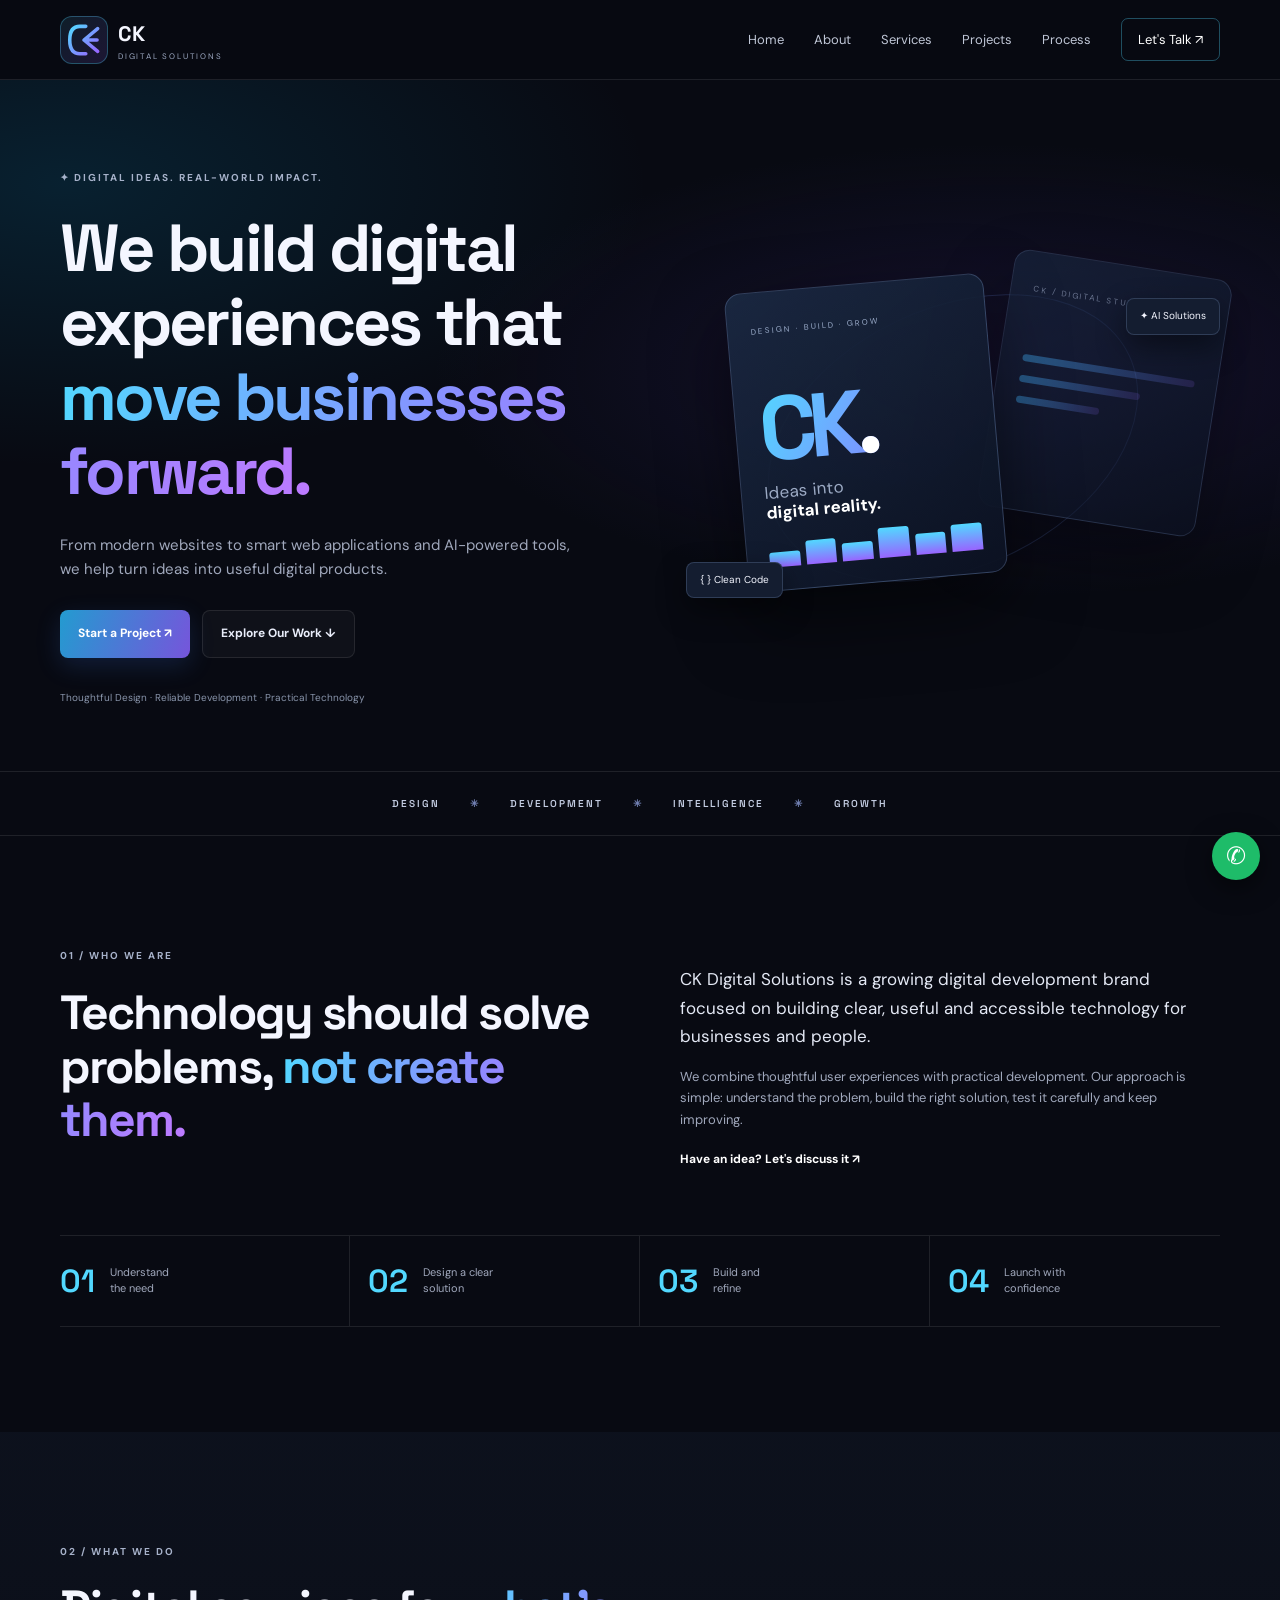
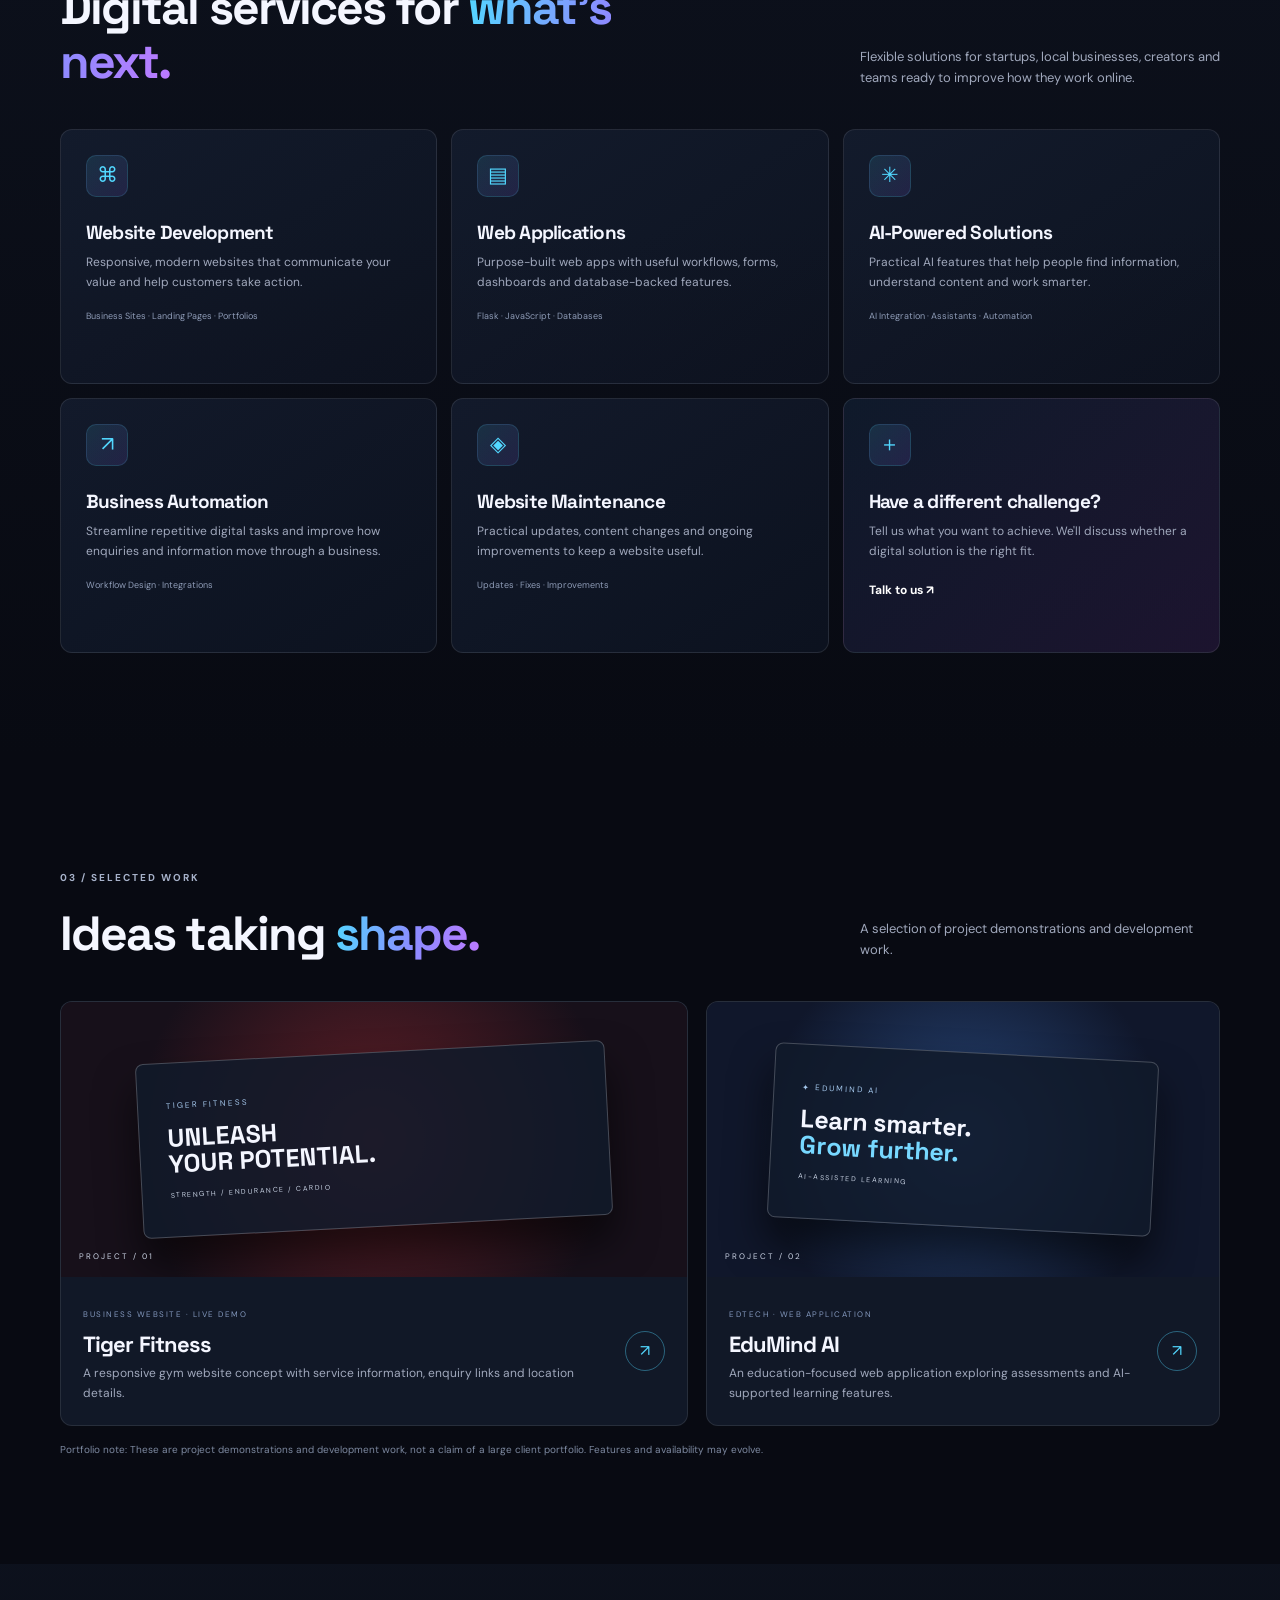
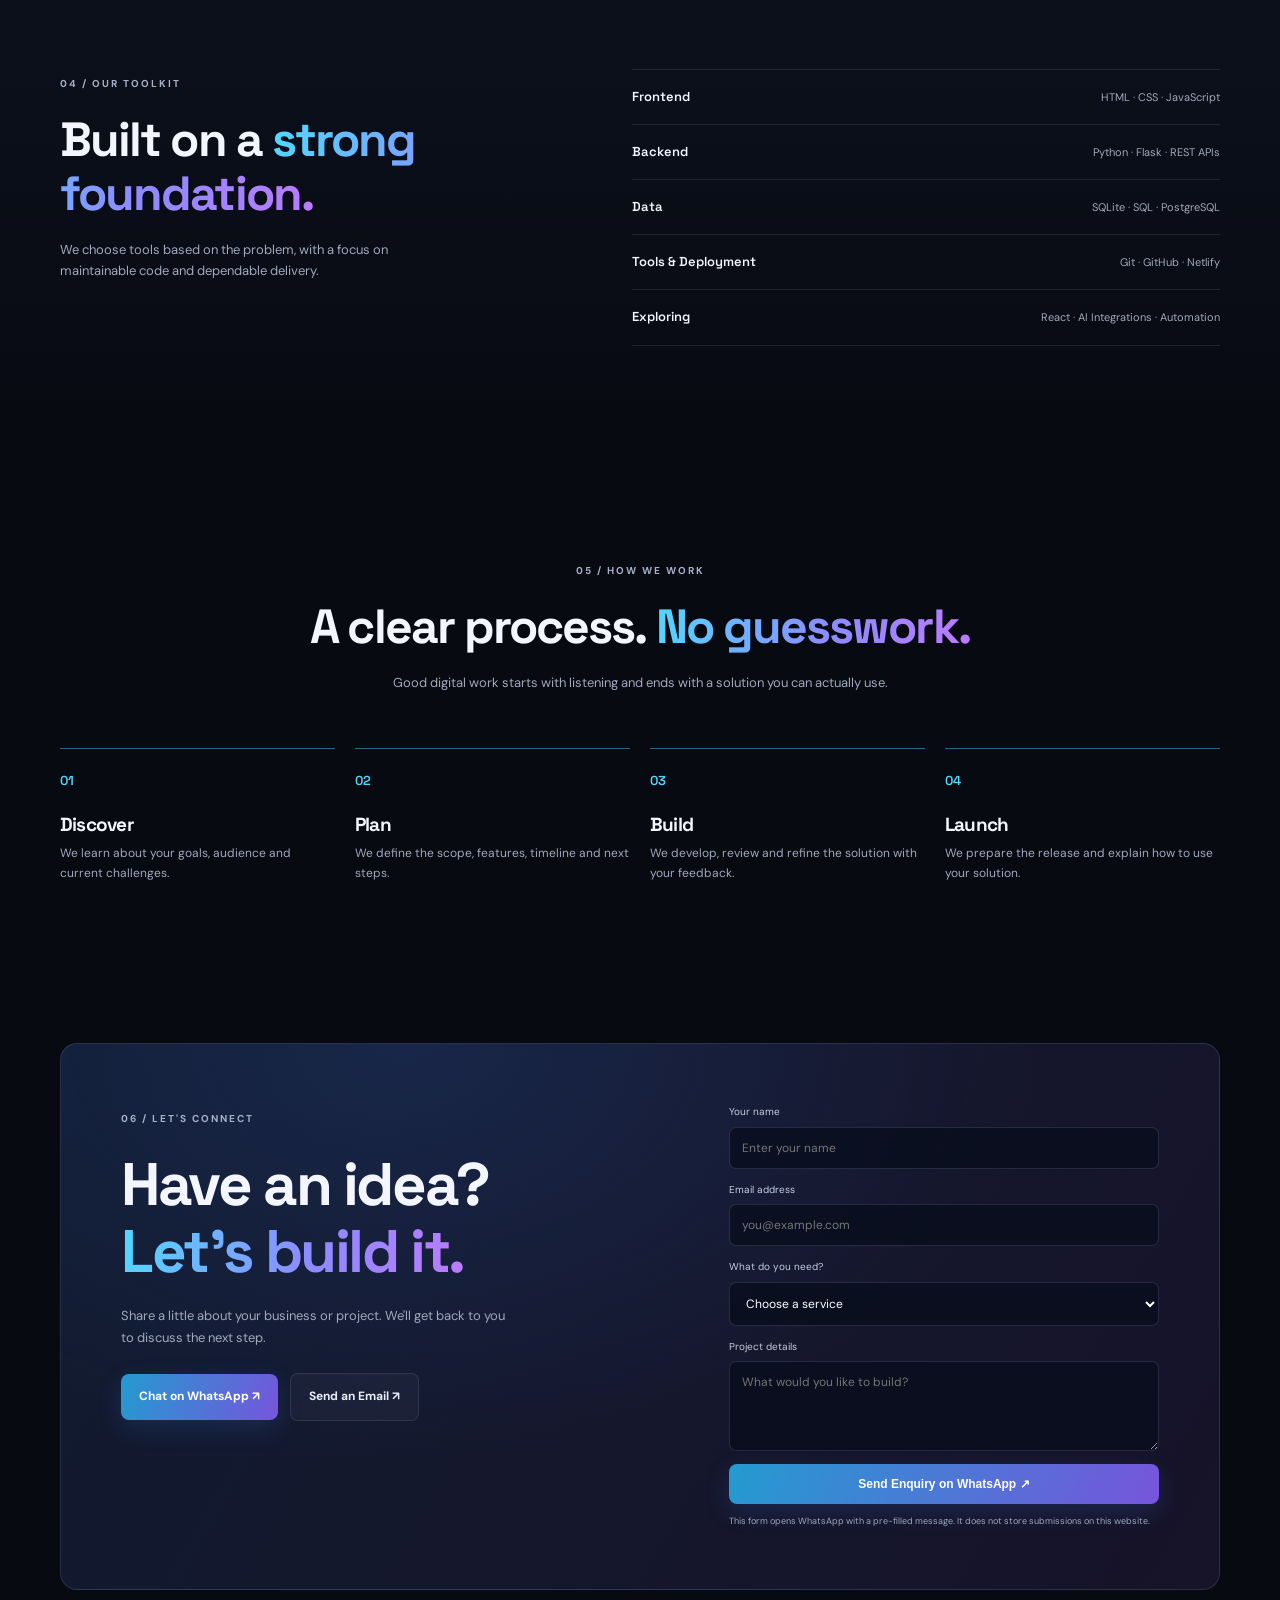
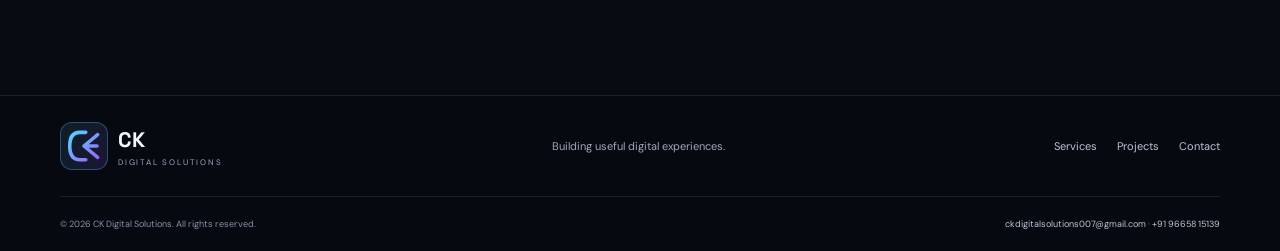
==== index.html @ cd03aa7a "Initial CK Digital Solution portfolio" ====
<!DOCTYPE html>
<html lang="en">
<head>
  <meta charset="UTF-8">
  <meta name="viewport" content="width=device-width, initial-scale=1.0">
  <meta name="theme-color" content="#080a12">

  <meta name="description" content="CK Digital Solutions builds modern websites, web applications and AI-powered digital solutions.">

  <title>CK Digital Solutions | Websites, Software & AI</title>

  <!-- Browser Tab Logo -->
  <link rel="icon" type="image" href="favicon.png">

  <!-- Google Fonts -->
  <link rel="preconnect" href="https://fonts.googleapis.com">
  <link rel="preconnect" href="https://fonts.gstatic.com" crossorigin>

  <link href="https://fonts.googleapis.com/css2?family=DM+Sans:wght@400;500;600;700&family=Space+Grotesk:wght@400;500;600;700&display=swap" rel="stylesheet">

  <!-- CSS -->
  <link rel="stylesheet" href="style.css">
</head>

<body>

<!-- ================= HEADER ================= -->

<header class="header">
  <nav class="nav container">

    <a class="brand" href="#home">

      <span class="logo">
        <svg viewBox="0 0 64 64" xmlns="http://www.w3.org/2000/svg">
          <defs>
            <linearGradient id="headerLogo" x1="0" y1="0" x2="1" y2="1">
              <stop offset="0%" stop-color="#52d8ff"/>
              <stop offset="100%" stop-color="#9864ff"/>
            </linearGradient>
          </defs>

          <path
            d="M35 9H25C14 9 8 17 8 32s6 23 17 23h10M55 13 32 32l23 19M34 32h20"
            fill="none"
            stroke="url(#headerLogo)"
            stroke-width="6"
            stroke-linecap="round"
            stroke-linejoin="round"
          />
        </svg>
      </span>

      <span class="brand-text">
        <b>CK</b>
        <small>DIGITAL SOLUTIONS</small>
      </span>

    </a>

    <button
      class="menu"
      id="menu"
      aria-label="Toggle navigation"
      aria-expanded="false"
      aria-controls="links"
      type="button"
    >
      ☰
    </button>

    <div class="links" id="links">
      <a href="#home">Home</a>
      <a href="#about">About</a>
      <a href="#services">Services</a>
      <a href="#work">Projects</a>
      <a href="#process">Process</a>
      <a class="nav-button" href="#contact">Let's Talk ↗</a>
    </div>

  </nav>
</header>


<main>

<!-- ================= HERO ================= -->

<section class="hero" id="home">

  <div class="container hero-grid">

    <div class="hero-content reveal">

      <div class="eyebrow">
        ✦ DIGITAL IDEAS. REAL-WORLD IMPACT.
      </div>

      <h1>
        We build digital experiences that
        <span>move businesses forward.</span>
      </h1>

      <p>
        From modern websites to smart web applications and
        AI-powered tools, we help turn ideas into useful
        digital products.
      </p>

      <div class="actions">

        <a href="#contact" class="btn primary">
          Start a Project ↗
        </a>

        <a href="#work" class="btn secondary">
          Explore Our Work ↓
        </a>

      </div>

      <div class="hero-note">
        Thoughtful Design · Reliable Development · Practical Technology
      </div>

    </div>


    <div class="hero-visual reveal">

      <div class="orbit"></div>

      <div class="visual-card back-card">
        <small>CK / DIGITAL STUDIO</small>

        <div class="lines">
          <i></i>
          <i></i>
          <i></i>
        </div>
      </div>

      <div class="visual-card main-card">

        <small>DESIGN · BUILD · GROW</small>

        <strong>CK<span>.</span></strong>

        <p>
          Ideas into
          <br>
          <b>digital reality.</b>
        </p>

        <div class="bars">
          <i></i>
          <i></i>
          <i></i>
          <i></i>
          <i></i>
          <i></i>
        </div>

      </div>

      <div class="chip chip-one">
        ✦ AI Solutions
      </div>

      <div class="chip chip-two">
        { } Clean Code
      </div>

    </div>

  </div>

</section>


<!-- ================= STRIP ================= -->

<div class="strip">
  <div class="container">
    DESIGN <i>✳</i>
    DEVELOPMENT <i>✳</i>
    INTELLIGENCE <i>✳</i>
    GROWTH
  </div>
</div>


<!-- ================= ABOUT ================= -->

<section class="section" id="about">

  <div class="container split">

    <div class="reveal">

      <small class="kicker">
        01 / WHO WE ARE
      </small>

      <h2>
        Technology should solve problems,
        <span>not create them.</span>
      </h2>

    </div>


    <div class="copy reveal">

      <p class="lead">
        CK Digital Solutions is a growing digital development
        brand focused on building clear, useful and accessible
        technology for businesses and people.
      </p>

      <p>
        We combine thoughtful user experiences with practical
        development. Our approach is simple: understand the
        problem, build the right solution, test it carefully
        and keep improving.
      </p>

      <a href="#contact" class="text-link">
        Have an idea? Let's discuss it ↗
      </a>

    </div>

  </div>


  <div class="container stats reveal">

    <div>
      <b>01</b>
      <span>Understand<br>the need</span>
    </div>

    <div>
      <b>02</b>
      <span>Design a clear<br>solution</span>
    </div>

    <div>
      <b>03</b>
      <span>Build and<br>refine</span>
    </div>

    <div>
      <b>04</b>
      <span>Launch with<br>confidence</span>
    </div>

  </div>

</section>


<!-- ================= SERVICES ================= -->

<section class="section services" id="services">

  <div class="container">

    <div class="heading reveal">

      <div>
        <small class="kicker">
          02 / WHAT WE DO
        </small>

        <h2>
          Digital services for
          <span>what's next.</span>
        </h2>
      </div>

      <p>
        Flexible solutions for startups, local businesses,
        creators and teams ready to improve how they work online.
      </p>

    </div>


    <div class="service-grid">

      <article class="service reveal">

        <div class="service-icon">⌘</div>

        <h3>Website Development</h3>

        <p>
          Responsive, modern websites that communicate your
          value and help customers take action.
        </p>

        <small>
          Business Sites · Landing Pages · Portfolios
        </small>

      </article>


      <article class="service reveal">

        <div class="service-icon">▤</div>

        <h3>Web Applications</h3>

        <p>
          Purpose-built web apps with useful workflows,
          forms, dashboards and database-backed features.
        </p>

        <small>
          Flask · JavaScript · Databases
        </small>

      </article>


      <article class="service reveal">

        <div class="service-icon">✳</div>

        <h3>AI-Powered Solutions</h3>

        <p>
          Practical AI features that help people find
          information, understand content and work smarter.
        </p>

        <small>
          AI Integration · Assistants · Automation
        </small>

      </article>


      <article class="service reveal">

        <div class="service-icon">↗</div>

        <h3>Business Automation</h3>

        <p>
          Streamline repetitive digital tasks and improve
          how enquiries and information move through a business.
        </p>

        <small>
          Workflow Design · Integrations
        </small>

      </article>


      <article class="service reveal">

        <div class="service-icon">◈</div>

        <h3>Website Maintenance</h3>

        <p>
          Practical updates, content changes and ongoing
          improvements to keep a website useful.
        </p>

        <small>
          Updates · Fixes · Improvements
        </small>

      </article>


      <article class="service special reveal">

        <div class="service-icon">＋</div>

        <h3>Have a different challenge?</h3>

        <p>
          Tell us what you want to achieve. We'll discuss
          whether a digital solution is the right fit.
        </p>

        <a href="#contact" class="text-link">
          Talk to us ↗
        </a>

      </article>

    </div>

  </div>

</section>


<!-- ================= PROJECTS ================= -->

<section class="section" id="work">

  <div class="container">

    <div class="heading reveal">

      <div>
        <small class="kicker">
          03 / SELECTED WORK
        </small>

        <h2>
          Ideas taking
          <span>shape.</span>
        </h2>
      </div>

      <p>
        A selection of project demonstrations and development work.
      </p>

    </div>


    <div class="projects">


      <!-- TIGER FITNESS -->

      <article class="project reveal">

        <a
          class="project-art tiger"
          href="https://tigerfitness-solapur.netlify.app/"
          target="_blank"
          rel="noopener noreferrer"
        >

          <div class="mock">

            <small>TIGER FITNESS</small>

            <b>
              UNLEASH
              <br>
              YOUR POTENTIAL.
            </b>

            <span>
              STRENGTH / ENDURANCE / CARDIO
            </span>

          </div>

          <label>PROJECT / 01</label>

        </a>


        <div class="project-info">

          <div>

            <small>
              BUSINESS WEBSITE · LIVE DEMO
            </small>

            <h3>Tiger Fitness</h3>

            <p>
              A responsive gym website concept with service
              information, enquiry links and location details.
            </p>

          </div>

          <a
            class="round"
            href="https://tigerfitness-solapur.netlify.app/"
            target="_blank"
            rel="noopener noreferrer"
            aria-label="View Tiger Fitness project"
          >
            ↗
          </a>

        </div>

      </article>


      <!-- EDUMIND AI -->

      <article class="project reveal">

        <a
          class="project-art edu"
          href="https://edumind-ai-9832.onrender.com/"
          target="_blank"
          rel="noopener noreferrer"
        >

          <div class="mock">

            <small>✦ EDUMIND AI</small>

            <b>
              Learn smarter.
              <br>
              <em>Grow further.</em>
            </b>

            <span>
              AI-ASSISTED LEARNING
            </span>

          </div>

          <label>PROJECT / 02</label>

        </a>


        <div class="project-info">

          <div>

            <small>
              EDTECH · WEB APPLICATION
            </small>

            <h3>EduMind AI</h3>

            <p>
              An education-focused web application exploring
              assessments and AI-supported learning features.
            </p>

          </div>

          <a
            class="round"
            href="https://edumind-ai-9832.onrender.com/"
            target="_blank"
            rel="noopener noreferrer"
            aria-label="View EduMind AI project"
          >
            ↗
          </a>

        </div>

      </article>

    </div>


    <p class="disclaimer">
      Portfolio note: These are project demonstrations and
      development work, not a claim of a large client portfolio.
      Features and availability may evolve.
    </p>

  </div>

</section>


<!-- ================= TECHNOLOGIES ================= -->

<section class="section tools">

  <div class="container tech">

    <div class="reveal">

      <small class="kicker">
        04 / OUR TOOLKIT
      </small>

      <h2>
        Built on a
        <span>strong foundation.</span>
      </h2>

      <p>
        We choose tools based on the problem, with a focus on
        maintainable code and dependable delivery.
      </p>

    </div>


    <div class="tech-list reveal">

      <div>
        <b>Frontend</b>
        <span>HTML · CSS · JavaScript</span>
      </div>

      <div>
        <b>Backend</b>
        <span>Python · Flask · REST APIs</span>
      </div>

      <div>
        <b>Data</b>
        <span>SQLite · SQL · PostgreSQL</span>
      </div>

      <div>
        <b>Tools & Deployment</b>
        <span>Git · GitHub · Netlify</span>
      </div>

      <div>
        <b>Exploring</b>
        <span>React · AI Integrations · Automation</span>
      </div>

    </div>

  </div>

</section>


<!-- ================= PROCESS ================= -->

<section class="section" id="process">

  <div class="container">

    <div class="center reveal">

      <small class="kicker">
        05 / HOW WE WORK
      </small>

      <h2>
        A clear process.
        <span>No guesswork.</span>
      </h2>

      <p>
        Good digital work starts with listening and ends
        with a solution you can actually use.
      </p>

    </div>


    <div class="steps">

      <article class="reveal">
        <b>01</b>
        <h3>Discover</h3>
        <p>
          We learn about your goals, audience and current challenges.
        </p>
      </article>

      <article class="reveal">
        <b>02</b>
        <h3>Plan</h3>
        <p>
          We define the scope, features, timeline and next steps.
        </p>
      </article>

      <article class="reveal">
        <b>03</b>
        <h3>Build</h3>
        <p>
          We develop, review and refine the solution with your feedback.
        </p>
      </article>

      <article class="reveal">
        <b>04</b>
        <h3>Launch</h3>
        <p>
          We prepare the release and explain how to use your solution.
        </p>
      </article>

    </div>

  </div>

</section>


<!-- ================= CONTACT ================= -->

<section class="section contact" id="contact">

  <div class="container contact-box">

    <div class="contact-copy reveal">

      <small class="kicker">
        06 / LET'S CONNECT
      </small>

      <h2>
        Have an idea?
        <br>
        <span>Let's build it.</span>
      </h2>

      <p>
        Share a little about your business or project.
        We'll get back to you to discuss the next step.
      </p>

      <a
        class="btn primary"
        href="https://wa.me/919665815139"
        target="_blank"
        rel="noopener noreferrer"
      >
        Chat on WhatsApp ↗
      </a>

      <a
        class="btn secondary"
        href="mailto:ckdigitalsolutions007@gmail.com"
      >
        Send an Email ↗
      </a>

    </div>


    <!-- CONTACT FORM -->

    <form id="contactForm">

      <label for="name">Your name</label>

      <input
        id="name"
        name="name"
        type="text"
        required
        placeholder="Enter your name"
      >


      <label for="email">Email address</label>

      <input
        id="email"
        name="email"
        type="email"
        required
        placeholder="you@example.com"
      >


      <label for="service">What do you need?</label>

      <select id="service" name="service" required>

        <option value="">Choose a service</option>

        <option>Website Development</option>
        <option>Web Application</option>
        <option>AI-Powered Solution</option>
        <option>Business Automation</option>
        <option>Website Maintenance</option>
        <option>Something else</option>

      </select>


      <label for="message">Project details</label>

      <textarea
        id="message"
        name="message"
        rows="4"
        required
        placeholder="What would you like to build?"
      ></textarea>


      <button class="btn primary" type="submit">
        Send Enquiry on WhatsApp ↗
      </button>

      <small>
        This form opens WhatsApp with a pre-filled message.
        It does not store submissions on this website.
      </small>

    </form>

  </div>

</section>

</main>


<!-- ================= FOOTER ================= -->

<footer>

  <div class="container footer-top">

    <a class="brand" href="#home">

      <span class="logo">
        <svg viewBox="0 0 64 64" xmlns="http://www.w3.org/2000/svg">

          <defs>
            <linearGradient id="footerLogo" x1="0" y1="0" x2="1" y2="1">
              <stop offset="0%" stop-color="#52d8ff"/>
              <stop offset="100%" stop-color="#9864ff"/>
            </linearGradient>
          </defs>

          <path
            d="M35 9H25C14 9 8 17 8 32s6 23 17 23h10M55 13 32 32l23 19M34 32h20"
            fill="none"
            stroke="url(#footerLogo)"
            stroke-width="6"
            stroke-linecap="round"
            stroke-linejoin="round"
          />

        </svg>
      </span>

      <span class="brand-text">
        <b>CK</b>
        <small>DIGITAL SOLUTIONS</small>
      </span>

    </a>


    <p>Building useful digital experiences.</p>


    <div class="footer-links">

      <a href="#services">Services</a>
      <a href="#work">Projects</a>
      <a href="#contact">Contact</a>

    </div>

  </div>


  <div class="container footer-bottom">

    <span>
      © <span id="year"></span>
      CK Digital Solutions. All rights reserved.
    </span>

    <span>
      <a href="mailto:ckdigitalsolutions007@gmail.com">
        ckdigitalsolutions007@gmail.com
      </a>

      ·

      <a href="https://wa.me/919665815139">
        +91 96658 15139
      </a>
    </span>

  </div>

</footer>


<!-- FLOATING WHATSAPP BUTTON -->

<a
  class="whatsapp-float"
  href="https://wa.me/919665815139"
  target="_blank"
  rel="noopener noreferrer"
  aria-label="Contact us on WhatsApp"
>
  ✆
</a>


<!-- JAVASCRIPT -->

<script src="script.js"></script>

</body>
</html>
---- style.css ----
/* =========================================
   CK DIGITAL SOLUTIONS
   Dark Theme: Black, Blue and Purple
========================================= */

:root {
  --bg: #080a12;
  --panel: #111827;
  --text: #f4f6ff;
  --muted: #a0a8bc;
  --blue: #52d8ff;
  --purple: #9864ff;
  --line: #ffffff18;
  --display: 'Space Grotesk', sans-serif;
}

/* RESET */

* {
  box-sizing: border-box;
  margin: 0;
  padding: 0;
}

html {
  scroll-behavior: smooth;
  scroll-padding-top: 85px;
}

body {
  background: var(--bg);
  color: var(--text);
  font-family: 'DM Sans', sans-serif;
  line-height: 1.65;
  overflow-x: hidden;
}

a {
  color: inherit;
  text-decoration: none;
}

.container {
  width: min(1160px, calc(100% - 48px));
  margin: auto;
}


/* =========================================
   HEADER
========================================= */

.header {
  height: 80px;
  position: sticky;
  top: 0;
  z-index: 20;
  background: #080a12ed;
  backdrop-filter: blur(16px);
  border-bottom: 1px solid var(--line);
}

.nav {
  height: 100%;
  display: flex;
  align-items: center;
  justify-content: space-between;
}

.brand {
  display: flex;
  align-items: center;
  gap: 10px;
}

.logo {
  width: 48px;
  height: 48px;
  flex-shrink: 0;
  display: flex;
  align-items: center;
  justify-content: center;
  border: 1px solid rgba(82, 216, 255, 0.3);
  border-radius: 12px;
  background: linear-gradient(
    135deg,
    rgba(82, 216, 255, 0.1),
    rgba(152, 100, 255, 0.15)
  );
}

.logo svg {
  width: 38px;
  height: 38px;
  display: block;
}

.brand-text {
  display: flex;
  flex-direction: column;
  line-height: 1;
}

.brand-text b {
  font: 700 21px var(--display);
}

.brand-text small {
  font-size: 8px;
  letter-spacing: 1.8px;
  color: #9ca8c2;
  margin-top: 5px;
}

.links {
  display: flex;
  align-items: center;
  gap: 30px;
}

.links a {
  font-size: 13px;
  color: #c0c7d7;
  transition: color .2s;
}

.links a:hover {
  color: white;
}

.links .nav-button {
  padding: 10px 16px;
  border: 1px solid #52d8ff55;
  border-radius: 7px;
  color: white;
}

.menu {
  display: none;
  background: none;
  border: 0;
  color: white;
  font-size: 24px;
  cursor: pointer;
}


/* =========================================
   HERO
========================================= */

.hero {
  min-height: 680px;
  padding: 90px 0 65px;
  position: relative;
  background:
    radial-gradient(
      ellipse at 78% 42%,
      #30216a55,
      transparent 40%
    ),
    radial-gradient(
      ellipse at 5% 15%,
      #087ba833,
      transparent 34%
    );
}

.hero-grid {
  display: grid;
  grid-template-columns: 1.05fr .95fr;
  gap: 35px;
  align-items: center;
}

.eyebrow,
.kicker {
  font-size: 10px;
  letter-spacing: 2px;
  color: #a7b2ca;
  font-weight: 700;
}

.eyebrow {
  margin-bottom: 24px;
}

h1,
h2,
h3 {
  font-family: var(--display);
  line-height: 1.12;
  letter-spacing: -.04em;
}

h1 {
  font-size: clamp(42px, 5.2vw, 68px);
  max-width: 690px;
}

h1 span,
h2 span {
  background: linear-gradient(
    100deg,
    var(--blue),
    #8c8bff 55%,
    #bd7aff
  );
  color: transparent;
  background-clip: text;
}

.hero-content > p {
  font-size: 15px;
  color: var(--muted);
  max-width: 530px;
  margin: 24px 0 28px;
}

.actions {
  display: flex;
  flex-wrap: wrap;
  gap: 12px;
}

.btn {
  display: inline-flex;
  align-items: center;
  justify-content: center;
  padding: 13px 18px;
  border-radius: 8px;
  font-size: 12px;
  font-weight: 700;
  cursor: pointer;
  border: 0;
  transition: transform .2s, opacity .2s;
}

.btn:hover {
  transform: translateY(-2px);
  opacity: .9;
}

.primary {
  background: linear-gradient(110deg, #239bd0, #7655db);
  color: white;
  box-shadow: 0 8px 25px #386ed733;
}

.secondary {
  border: 1px solid var(--line);
  background: #ffffff08;
  color: #e9edfa;
}

.hero-note {
  font-size: 10px;
  color: #8995ab;
  margin-top: 32px;
}


/* =========================================
   HERO VISUAL
========================================= */

.hero-visual {
  height: 420px;
  position: relative;
  display: grid;
  place-items: center;
}

.orbit {
  position: absolute;
  width: 390px;
  height: 260px;
  border: 1px solid #729bff33;
  border-radius: 50%;
  transform: rotate(-25deg);
}

.visual-card {
  position: absolute;
  border: 1px solid #a4c5ff38;
  border-radius: 16px;
  background: linear-gradient(145deg, #1a2942ed, #0c1222f2);
  box-shadow: 0 30px 70px #0008;
}

.main-card {
  width: 260px;
  height: 300px;
  padding: 23px;
  left: 50px;
  top: 55px;
  transform: rotate(-5deg);
}

.visual-card small {
  font-size: 8px;
  letter-spacing: 2px;
  color: #9aabc9;
}

.main-card strong {
  display: block;
  font: 700 90px/.95 var(--display);
  letter-spacing: -9px;
  margin: 45px 0 10px;
  background: linear-gradient(120deg, var(--blue), var(--purple));
  color: transparent;
  background-clip: text;
}

.main-card strong span {
  color: white;
}

.main-card p {
  font-size: 17px;
  line-height: 1.2;
  color: #9caac4;
}

.main-card p b {
  color: white;
}

.back-card {
  width: 220px;
  height: 260px;
  right: 5px;
  top: 35px;
  padding: 22px;
  transform: rotate(9deg);
  opacity: .65;
}

.lines {
  display: grid;
  gap: 14px;
  margin-top: 55px;
}

.lines i {
  height: 7px;
  border-radius: 8px;
  background: linear-gradient(90deg, #317fb5, #815be044);
}

.lines i:nth-child(2) {
  width: 70%;
}

.lines i:nth-child(3) {
  width: 48%;
}

.bars {
  position: absolute;
  bottom: 23px;
  left: 22px;
  right: 22px;
  height: 30px;
  display: flex;
  align-items: end;
  gap: 6px;
}

.bars i {
  flex: 1;
  height: 50%;
  background: linear-gradient(var(--blue), var(--purple));
  border-radius: 3px 3px 0 0;
}

.bars i:nth-child(2) { height: 80%; }
.bars i:nth-child(3) { height: 60%; }
.bars i:nth-child(4) { height: 100%; }
.bars i:nth-child(5) { height: 70%; }
.bars i:nth-child(6) { height: 90%; }

.chip {
  position: absolute;
  background: #141d30;
  border: 1px solid #a4c5ff30;
  border-radius: 8px;
  padding: 9px 13px;
  font-size: 10px;
  box-shadow: 0 12px 30px #0007;
}

.chip-one {
  right: 0;
  top: 70px;
}

.chip-two {
  left: 0;
  bottom: 50px;
}


/* =========================================
   STRIP
========================================= */

.strip {
  border-block: 1px solid var(--line);
  padding: 25px 0;
  text-align: center;
  font: 600 10px var(--display);
  letter-spacing: 2px;
  color: #c2cbe0;
}

.strip i {
  color: #7382b5;
  margin: 0 25px;
  font-style: normal;
}


/* =========================================
   GENERAL SECTIONS
========================================= */

.section {
  padding: 105px 0;
}

.split {
  display: grid;
  grid-template-columns: 1fr 1fr;
  gap: 80px;
}

.split h2,
.heading h2,
.tech h2,
.center h2 {
  font-size: clamp(34px, 4vw, 48px);
  margin-top: 18px;
  max-width: 560px;
}

.copy {
  padding-top: 24px;
  color: var(--muted);
  font-size: 13px;
}

.copy .lead {
  font-size: 17px;
  color: #e4e9f5;
  margin-bottom: 16px;
}

.text-link {
  display: inline-block;
  margin-top: 20px;
  font-size: 12px;
  font-weight: 700;
  color: white;
}


/* =========================================
   STATS
========================================= */

.stats {
  display: grid;
  grid-template-columns: repeat(4, 1fr);
  margin-top: 65px;
  border-block: 1px solid var(--line);
}

.stats > div {
  padding: 25px 18px;
  border-right: 1px solid var(--line);
  display: flex;
  align-items: center;
  gap: 15px;
}

.stats > div:first-child {
  padding-left: 0;
}

.stats > div:last-child {
  border: 0;
}

.stats b {
  font: 600 32px var(--display);
  color: var(--blue);
}

.stats span {
  font-size: 11px;
  line-height: 1.4;
  color: var(--muted);
}


/* =========================================
   SERVICES
========================================= */

.services,
.tools {
  background: linear-gradient(180deg, #11182780, transparent);
}

.heading {
  display: flex;
  align-items: end;
  justify-content: space-between;
  gap: 40px;
  margin-bottom: 40px;
}

.heading p {
  max-width: 360px;
  color: var(--muted);
  font-size: 13px;
}

.service-grid {
  display: grid;
  grid-template-columns: repeat(3, 1fr);
  gap: 14px;
}

.service {
  min-height: 255px;
  padding: 25px;
  border: 1px solid var(--line);
  border-radius: 12px;
  background: linear-gradient(145deg, #151e31c9, #0e1422c9);
  transition: .25s;
}

.service:hover,
.project:hover {
  transform: translateY(-5px);
  border-color: #52d8ff66;
}

.service-icon {
  width: 42px;
  height: 42px;
  display: grid;
  place-items: center;
  border-radius: 10px;
  color: var(--blue);
  background: linear-gradient(135deg, #52d8ff20, #9864ff22);
  border: 1px solid #52d8ff25;
  font-size: 21px;
  margin-bottom: 25px;
}

.service h3 {
  font-size: 19px;
  margin-bottom: 10px;
}

.service p,
.project-info p {
  font-size: 12px;
  color: var(--muted);
}

.service small {
  display: block;
  color: #8e9bb6;
  font-size: 9px;
  margin-top: 17px;
}

.special {
  background: linear-gradient(135deg, #24508033, #6c3c9c33);
}


/* =========================================
   PROJECTS
========================================= */

.projects {
  display: grid;
  grid-template-columns: 1.1fr .9fr;
  gap: 18px;
}

.project {
  border: 1px solid var(--line);
  border-radius: 12px;
  overflow: hidden;
  background: #111827;
  transition: .25s;
}

.project-art {
  height: 275px;
  position: relative;
  display: grid;
  place-items: center;
  overflow: hidden;
}

.tiger {
  background: radial-gradient(circle, #641f27, #17101a 70%);
}

.edu {
  background: radial-gradient(circle, #28477a, #10172b 70%);
}

.mock {
  width: 75%;
  height: 175px;
  border: 1px solid #ffffff38;
  border-radius: 8px;
  background: #111a2bdb;
  box-shadow: 0 25px 40px #0009;
  padding: 28px;
  display: flex;
  flex-direction: column;
  justify-content: center;
  transform: rotate(-3deg);
}

.edu .mock {
  transform: rotate(3deg);
}

.mock small {
  font-size: 8px;
  letter-spacing: 2px;
  color: #a5c8ed;
}

.mock b {
  font: 700 25px/1.05 var(--display);
  margin: 12px 0;
}

.mock em {
  color: #77d8ff;
  font-style: normal;
}

.mock span {
  font-size: 7px;
  letter-spacing: 1.5px;
  color: #c5cfe0;
}

.project-art label {
  position: absolute;
  bottom: 14px;
  left: 18px;
  font-size: 8px;
  letter-spacing: 2px;
  color: #ccd4e5;
}

.project-info {
  padding: 22px;
  display: flex;
  justify-content: space-between;
  align-items: center;
  gap: 15px;
}

.project-info small {
  font-size: 8px;
  letter-spacing: 1.5px;
  color: #8398bd;
}

.project-info h3 {
  font-size: 22px;
  margin: 7px 0;
}

.round {
  width: 40px;
  height: 40px;
  flex: 0 0 40px;
  border: 1px solid #52d8ff66;
  border-radius: 50%;
  display: grid;
  place-items: center;
  color: var(--blue);
}

.disclaimer {
  font-size: 10px;
  color: #7d89a0;
  margin-top: 16px;
}


/* =========================================
   TECHNOLOGIES
========================================= */

.tech {
  display: grid;
  grid-template-columns: .9fr 1.1fr;
  gap: 90px;
}

.tech > div:first-child > p {
  font-size: 13px;
  color: var(--muted);
  margin-top: 18px;
  max-width: 370px;
}

.tech-list {
  border-top: 1px solid var(--line);
}

.tech-list > div {
  padding: 18px 0;
  border-bottom: 1px solid var(--line);
  display: flex;
  justify-content: space-between;
  gap: 15px;
}

.tech-list b {
  font: 600 13px var(--display);
}

.tech-list span {
  font-size: 11px;
  color: var(--muted);
}


/* =========================================
   PROCESS
========================================= */

.center {
  text-align: center;
}

.center h2 {
  max-width: 700px;
  margin: 18px auto;
}

.center p {
  font-size: 13px;
  color: var(--muted);
}

.steps {
  display: grid;
  grid-template-columns: repeat(4, 1fr);
  gap: 20px;
  margin-top: 55px;
}

.steps article {
  border-top: 1px solid #52d8ff77;
  padding-top: 18px;
}

.steps article > b {
  color: var(--blue);
  font: 600 13px var(--display);
}

.steps h3 {
  font-size: 19px;
  margin: 20px 0 9px;
}

.steps p {
  font-size: 12px;
  color: var(--muted);
}


/* =========================================
   CONTACT
========================================= */

.contact {
  padding-top: 55px;
}

.contact-box {
  display: grid;
  grid-template-columns: 1fr .8fr;
  gap: 70px;
  padding: 60px;
  border: 1px solid #8095c333;
  border-radius: 17px;
  background:
    radial-gradient(ellipse at 30% 0%, #315cb333, transparent 55%),
    linear-gradient(120deg, #111b30, #171329);
}

.contact-copy h2 {
  font-size: clamp(42px, 5vw, 60px);
  margin: 20px 0;
}

.contact-copy p {
  max-width: 390px;
  color: var(--muted);
  font-size: 13px;
  margin-bottom: 25px;
}

.contact-copy .btn {
  margin: 0 8px 8px 0;
}

form {
  display: flex;
  flex-direction: column;
}

form label {
  font-size: 10px;
  color: #c6cee0;
  margin: 0 0 6px;
}

input,
select,
textarea {
  width: 100%;
  padding: 12px;
  border: 1px solid #a8bce02b;
  border-radius: 7px;
  background: #080d1bbd;
  color: white;
  font: 12px 'DM Sans', sans-serif;
  margin-bottom: 13px;
  outline: none;
}

input:focus,
select:focus,
textarea:focus {
  border-color: var(--blue);
}

select option {
  background: #111827;
}

textarea {
  resize: vertical;
}

form button {
  width: 100%;
}

form > small {
  font-size: 9px;
  color: #9ba7bc;
  margin-top: 10px;
}


/* =========================================
   FOOTER
========================================= */

footer {
  background: #070910;
  border-top: 1px solid var(--line);
}

.footer-top {
  min-height: 100px;
  display: flex;
  align-items: center;
  justify-content: space-between;
  gap: 20px;
}

.footer-top > p {
  font-size: 11px;
  color: var(--muted);
}

.footer-links {
  display: flex;
  gap: 20px;
  font-size: 11px;
  color: #bdc6d8;
}

.footer-bottom {
  min-height: 55px;
  border-top: 1px solid var(--line);
  display: flex;
  justify-content: space-between;
  align-items: center;
  gap: 15px;
  font-size: 9px;
  color: #8792a8;
}

.footer-bottom a {
  color: #bdc6d8;
}


/* =========================================
   FLOATING WHATSAPP
========================================= */

.whatsapp-float {
  position: fixed;
  right: 20px;
  bottom: 20px;
  width: 48px;
  height: 48px;
  border-radius: 50%;
  display: grid;
  place-items: center;
  background: #1ebc69;
  color: white;
  font-size: 24px;
  z-index: 10;
  box-shadow: 0 8px 25px #0008;
  transition: transform .2s;
}

.whatsapp-float:hover {
  transform: scale(1.08);
}


/* =========================================
   SCROLL ANIMATIONS
========================================= */

.reveal {
  opacity: 0;
  transform: translateY(20px);
  transition: opacity .7s, transform .7s;
}

.reveal.visible {
  opacity: 1;
  transform: none;
}


/* =========================================
   TABLET RESPONSIVE
========================================= */

@media(max-width: 850px) {

  .links {
    gap: 17px;
  }

  .hero-grid {
    gap: 0;
  }

  .hero-visual {
    transform: scale(.88);
  }

  .split {
    gap: 40px;
  }

  .tech {
    gap: 45px;
  }

  .contact-box {
    gap: 35px;
    padding: 40px;
  }

}


/* =========================================
   MOBILE RESPONSIVE
========================================= */

@media(max-width: 680px) {

  .container {
    width: calc(100% - 36px);
  }

  .header {
    height: 70px;
  }

  .menu {
    display: block;
  }

  .links {
    display: none;
    position: absolute;
    top: 69px;
    left: 0;
    right: 0;
    background: #0c101b;
    padding: 15px 22px 20px;
    flex-direction: column;
    align-items: stretch;
    gap: 0;
    border-bottom: 1px solid var(--line);
  }

  .links.open {
    display: flex;
  }

  .links a {
    padding: 11px 4px;
  }

  .links .nav-button {
    text-align: center;
    margin-top: 7px;
  }

  .hero {
    padding: 65px 0 75px;
    min-height: auto;
  }

  .hero-grid {
    grid-template-columns: 1fr;
  }

  h1 {
    font-size: clamp(40px, 11vw, 56px);
  }

  .hero-content > p {
    font-size: 14px;
  }

  .hero-visual {
    height: 330px;
    transform: scale(.82);
    transform-origin: top center;
    margin: 12px 0 -30px;
  }

  .main-card {
    left: calc(50% - 145px);
    top: 35px;
  }

  .back-card {
    right: calc(50% - 155px);
    top: 10px;
  }

  .chip-one {
    right: calc(50% - 165px);
  }

  .chip-two {
    left: calc(50% - 175px);
  }

  .strip {
    font-size: 8px;
    letter-spacing: 1px;
  }

  .strip i {
    margin: 0 8px;
  }

  .section {
    padding: 75px 0;
  }

  .split,
  .tech {
    grid-template-columns: 1fr;
    gap: 22px;
  }

  .split h2,
  .heading h2,
  .tech h2,
  .center h2 {
    font-size: 36px;
  }

  .copy {
    padding-top: 0;
  }

  .stats {
    grid-template-columns: 1fr 1fr;
    margin-top: 40px;
  }

  .stats > div {
    padding: 17px 10px;
    border-bottom: 1px solid var(--line);
  }

  .stats > div:nth-child(2) {
    border-right: 0;
  }

  .stats > div:nth-child(3) {
    padding-left: 0;
  }

  .stats b {
    font-size: 27px;
  }

  .heading {
    display: block;
    margin-bottom: 28px;
  }

  .heading p {
    margin-top: 15px;
  }

  .service-grid,
  .projects {
    grid-template-columns: 1fr;
  }

  .service {
    min-height: 225px;
  }

  .project-art {
    height: 240px;
  }

  .tech-list > div {
    flex-direction: column;
    gap: 5px;
  }

  .steps {
    grid-template-columns: 1fr 1fr;
    gap: 28px 17px;
    margin-top: 40px;
  }

  .contact-box {
    grid-template-columns: 1fr;
    padding: 28px 21px;
    gap: 30px;
  }

  .contact-copy h2 {
    font-size: 45px;
  }

  .footer-top {
    padding: 22px 0;
    align-items: flex-start;
    flex-direction: column;
  }

  .footer-bottom {
    padding: 15px 0;
    align-items: flex-start;
    flex-direction: column;
  }

}


/* =========================================
   ACCESSIBILITY
========================================= */

@media(prefers-reduced-motion: reduce) {

  html {
    scroll-behavior: auto;
  }

  .reveal {
    opacity: 1;
    transform: none;
    transition: none;
  }

  * {
    transition-duration: .01ms !important;
  }

}
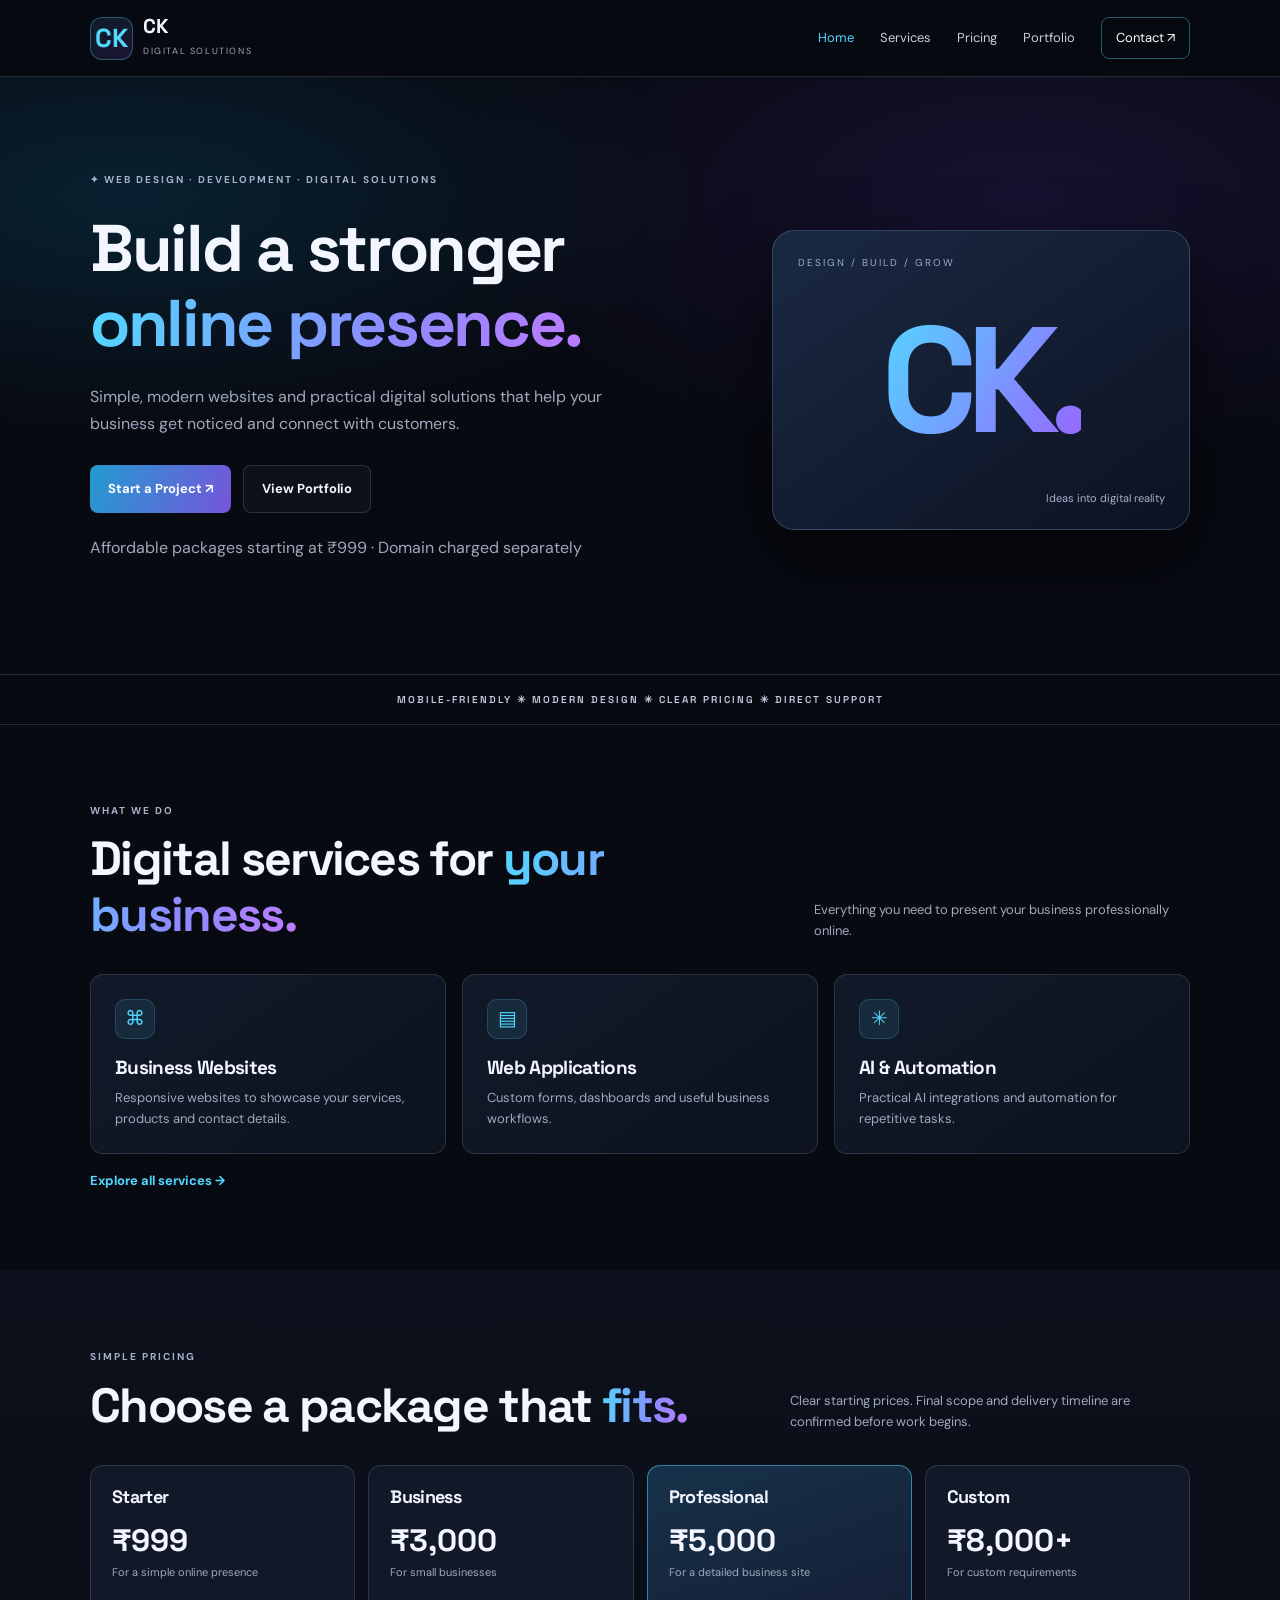
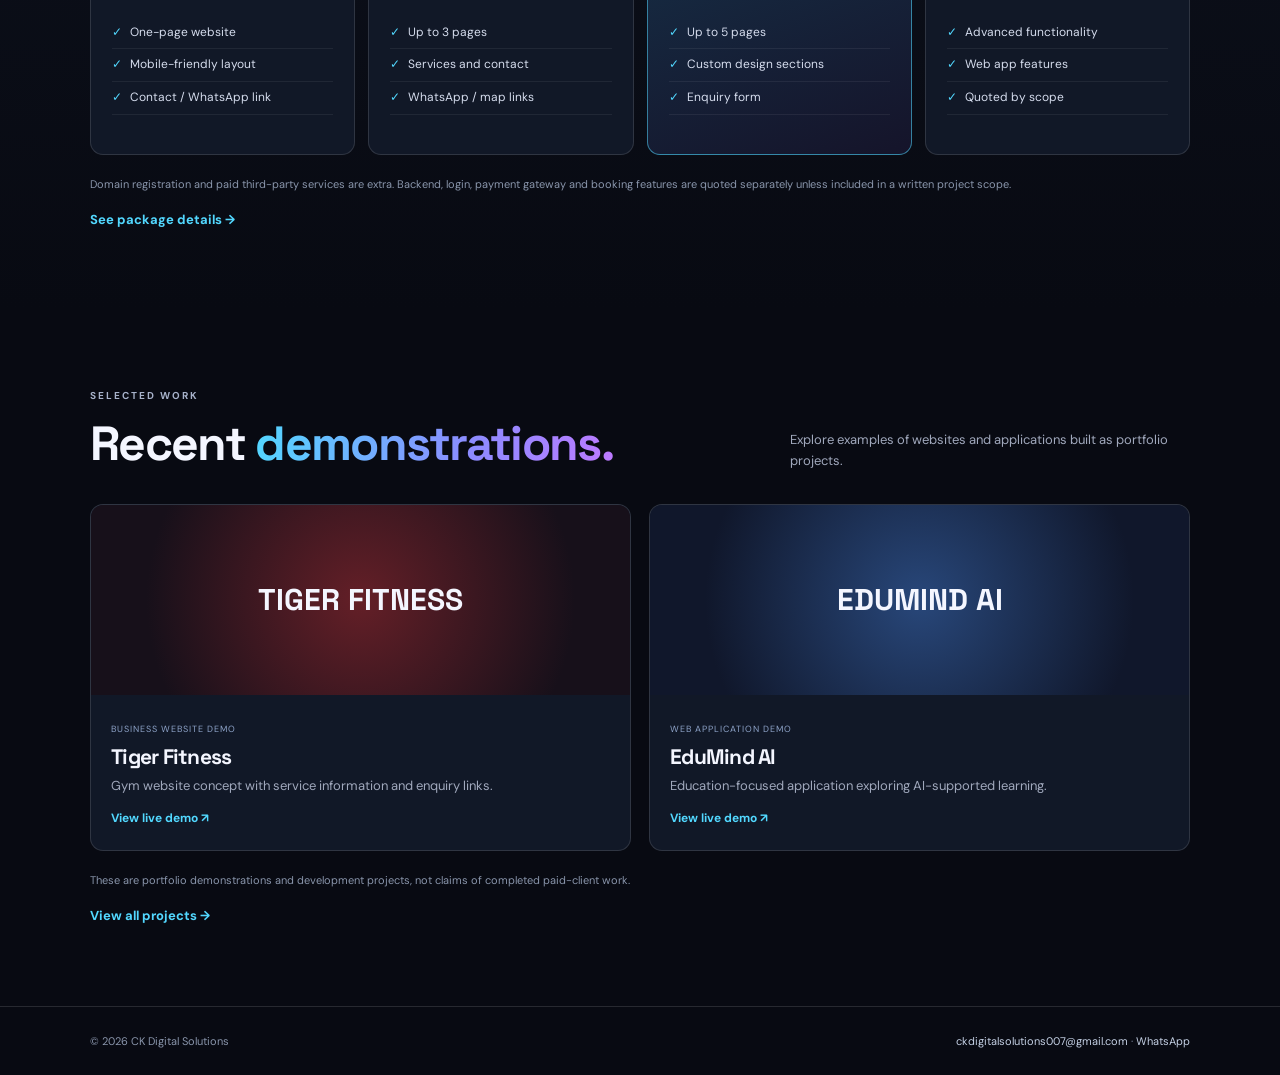
==== commit c81ae800: "Replace root site with CK Digital Solutions website Co-authored-by: Copilot <223556219+Copilot@users" ====
--- a/index.html
+++ b/index.html
@@ -1,910 +1,170 @@
-
-<!DOCTYPE html>
+<!doctype html>
 <html lang="en">
-<head>
-  <meta charset="UTF-8">
-  <meta name="viewport" content="width=device-width, initial-scale=1.0">
-  <meta name="theme-color" content="#080a12">
-
-  <meta name="description" content="CK Digital Solutions builds modern websites, web applications and AI-powered digital solutions.">
-
-  <title>CK Digital Solutions | Websites, Software & AI</title>
-
-  <!-- Browser Tab Logo -->
-  <link rel="icon" type="image" href="favicon.png">
-
-  <!-- Google Fonts -->
-  <link rel="preconnect" href="https://fonts.googleapis.com">
-  <link rel="preconnect" href="https://fonts.gstatic.com" crossorigin>
-
-  <link href="https://fonts.googleapis.com/css2?family=DM+Sans:wght@400;500;600;700&family=Space+Grotesk:wght@400;500;600;700&display=swap" rel="stylesheet">
-
-  <!-- CSS -->
-  <link rel="stylesheet" href="style.css">
-</head>
-
-<body>
-
-<!-- ================= HEADER ================= -->
-
-<header class="header">
-  <nav class="nav container">
-
-    <a class="brand" href="#home">
-
-      <span class="logo">
-        <svg viewBox="0 0 64 64" xmlns="http://www.w3.org/2000/svg">
-          <defs>
-            <linearGradient id="headerLogo" x1="0" y1="0" x2="1" y2="1">
-              <stop offset="0%" stop-color="#52d8ff"/>
-              <stop offset="100%" stop-color="#9864ff"/>
-            </linearGradient>
-          </defs>
-
-          <path
-            d="M35 9H25C14 9 8 17 8 32s6 23 17 23h10M55 13 32 32l23 19M34 32h20"
-            fill="none"
-            stroke="url(#headerLogo)"
-            stroke-width="6"
-            stroke-linecap="round"
-            stroke-linejoin="round"
-          />
-        </svg>
-      </span>
-
-      <span class="brand-text">
-        <b>CK</b>
-        <small>DIGITAL SOLUTIONS</small>
-      </span>
-
-    </a>
-
-    <button
-      class="menu"
-      id="menu"
-      aria-label="Toggle navigation"
-      aria-expanded="false"
-      aria-controls="links"
-      type="button"
-    >
-      ☰
-    </button>
-
-    <div class="links" id="links">
-      <a href="#home">Home</a>
-      <a href="#about">About</a>
-      <a href="#services">Services</a>
-      <a href="#work">Projects</a>
-      <a href="#process">Process</a>
-      <a class="nav-button" href="#contact">Let's Talk ↗</a>
-    </div>
-
-  </nav>
-</header>
-
-
-<main>
-
-<!-- ================= HERO ================= -->
-
-<section class="hero" id="home">
-
-  <div class="container hero-grid">
-
-    <div class="hero-content reveal">
-
-      <div class="eyebrow">
-        ✦ DIGITAL IDEAS. REAL-WORLD IMPACT.
+  <head>
+    <meta charset="utf-8">
+    <meta name="viewport" content="width=device-width,initial-scale=1">
+    <meta name="description" content="Affordable websites, web applications and practical digital solutions by CK Digital Solutions.">
+    <title>CK Digital Solutions | Home</title>
+    <link rel="icon" href="assets/favicon.png">
+    <link rel="stylesheet" href="style.css">
+  </head>
+  <body>
+    <header class="header">
+      <nav class="nav container">
+        <a class="brand" href="index.html"><span class="logo">CK</span><span><b>CK</b><small>DIGITAL SOLUTIONS</small></span></a>
+        <button class="menu" id="menu" aria-label="Toggle navigation" aria-expanded="false">☰</button>
+        <div class="links" id="links">
+          <a class="active" href="index.html">Home</a>
+          <a href="services.html">Services</a>
+          <a href="pricing.html">Pricing</a>
+          <a href="portfolio.html">Portfolio</a>
+          <a class="nav-cta" href="contact.html">Contact ↗</a>
+        </div>
+      </nav>
+    </header>
+    <main>
+      <section class="hero">
+        <div class="container hero-grid">
+          <div>
+            <div class="eyebrow">✦ WEB DESIGN · DEVELOPMENT · DIGITAL SOLUTIONS</div>
+            <h1>Build a stronger <span>online presence.</span></h1>
+            <p>Simple, modern websites and practical digital solutions that help your business get noticed and connect with customers.</p>
+            <div class="actions">
+              <a class="btn primary" href="contact.html">Start a Project ↗</a>
+              <a class="btn secondary" href="portfolio.html">View Portfolio</a>
+            </div>
+            <p class="note">Affordable packages starting at ₹999 · Domain charged separately</p>
+          </div>
+          <div class="hero-art"><small>DESIGN / BUILD / GROW</small><strong>CK.</strong><span>Ideas into digital reality</span></div>
+        </div>
+      </section>
+      <div class="strip">MOBILE-FRIENDLY <span>✳</span> MODERN DESIGN <span>✳</span> CLEAR PRICING <span>✳</span> DIRECT SUPPORT</div>
+      <section class="section">
+        <div class="container">
+          <div class="section-head">
+            <div>
+              <div class="kicker">WHAT WE DO</div>
+              <h2>Digital services for <span>your business.</span></h2>
+            </div>
+            <p>Everything you need to present your business professionally online.</p>
+          </div>
+          <div class="cards">
+            <article class="card">
+              <div class="card-icon">⌘</div>
+              <h3>Business Websites</h3>
+              <p>Responsive websites to showcase your services, products and contact details.</p>
+            </article>
+            <article class="card">
+              <div class="card-icon">▤</div>
+              <h3>Web Applications</h3>
+              <p>Custom forms, dashboards and useful business workflows.</p>
+            </article>
+            <article class="card">
+              <div class="card-icon">✳</div>
+              <h3>AI & Automation</h3>
+              <p>Practical AI integrations and automation for repetitive tasks.</p>
+            </article>
+          </div>
+          <a class="text-link" href="services.html">Explore all services →</a>
+        </div>
+      </section>
+      <section class="section alt">
+        <div class="container">
+          <div class="section-head">
+            <div>
+              <div class="kicker">SIMPLE PRICING</div>
+              <h2>Choose a package that <span>fits.</span></h2>
+            </div>
+            <p>Clear starting prices. Final scope and delivery timeline are confirmed before work begins.</p>
+          </div>
+          <div class="pricing-grid">
+            <article class="price-card">
+              <h3>Starter</h3>
+              <div class="price">₹999</div>
+              <p>For a simple online presence</p>
+              <ul>
+                <li>One-page website</li>
+                <li>Mobile-friendly layout</li>
+                <li>Contact / WhatsApp link</li>
+              </ul>
+            </article>
+            <article class="price-card">
+              <h3>Business</h3>
+              <div class="price">₹3,000</div>
+              <p>For small businesses</p>
+              <ul>
+                <li>Up to 3 pages</li>
+                <li>Services and contact</li>
+                <li>WhatsApp / map links</li>
+              </ul>
+            </article>
+            <article class="price-card featured">
+              <h3>Professional</h3>
+              <div class="price">₹5,000</div>
+              <p>For a detailed business site</p>
+              <ul>
+                <li>Up to 5 pages</li>
+                <li>Custom design sections</li>
+                <li>Enquiry form</li>
+              </ul>
+            </article>
+            <article class="price-card">
+              <h3>Custom</h3>
+              <div class="price">₹8,000+</div>
+              <p>For custom requirements</p>
+              <ul>
+                <li>Advanced functionality</li>
+                <li>Web app features</li>
+                <li>Quoted by scope</li>
+              </ul>
+            </article>
+          </div>
+          <p class="note">Domain registration and paid third-party services are extra. Backend, login, payment gateway and booking features are quoted separately unless included in a written project scope.</p>
+          <a class="text-link" href="pricing.html">See package details →</a>
+        </div>
+      </section>
+      <section class="section">
+        <div class="container">
+          <div class="section-head">
+            <div>
+              <div class="kicker">SELECTED WORK</div>
+              <h2>Recent <span>demonstrations.</span></h2>
+            </div>
+            <p>Explore examples of websites and applications built as portfolio projects.</p>
+          </div>
+          <div class="project-grid">
+            <article class="project">
+              <a class="project-visual red" href="https://tigerfitness-solapur.netlify.app/" target="_blank" rel="noopener"><b>TIGER FITNESS</b></a>
+              <div class="project-body"><small>BUSINESS WEBSITE DEMO</small>
+                <h3>Tiger Fitness</h3>
+                <p>Gym website concept with service information and enquiry links.</p>
+                <a href="https://tigerfitness-solapur.netlify.app/" target="_blank" rel="noopener">View live demo ↗</a>
+              </div>
+            </article>
+            <article class="project">
+              <a class="project-visual" href="https://edumind-ai-9832.onrender.com/" target="_blank" rel="noopener"><b>EDUMIND AI</b></a>
+              <div class="project-body"><small>WEB APPLICATION DEMO</small>
+                <h3>EduMind AI</h3>
+                <p>Education-focused application exploring AI-supported learning.</p>
+                <a href="https://edumind-ai-9832.onrender.com/" target="_blank" rel="noopener">View live demo ↗</a>
+              </div>
+            </article>
+          </div>
+          <p class="note">These are portfolio demonstrations and development projects, not claims of completed paid-client work.</p>
+          <a class="text-link" href="portfolio.html">View all projects →</a>
+        </div>
+      </section>
+    </main>
+    <footer class="footer">
+      <div class="container footer-inner">
+        <span>© <span id="year">2026</span> CK Digital Solutions</span>
+        <span>
+          <a href="mailto:ckdigitalsolutions007@gmail.com">ckdigitalsolutions007@gmail.com</a>
+          ·
+          <a href="https://wa.me/919665815139">WhatsApp</a>
+        </span>
       </div>
-
-      <h1>
-        We build digital experiences that
-        <span>move businesses forward.</span>
-      </h1>
-
-      <p>
-        From modern websites to smart web applications and
-        AI-powered tools, we help turn ideas into useful
-        digital products.
-      </p>
-
-      <div class="actions">
-
-        <a href="#contact" class="btn primary">
-          Start a Project ↗
-        </a>
-
-        <a href="#work" class="btn secondary">
-          Explore Our Work ↓
-        </a>
-
-      </div>
-
-      <div class="hero-note">
-        Thoughtful Design · Reliable Development · Practical Technology
-      </div>
-
-    </div>
-
-
-    <div class="hero-visual reveal">
-
-      <div class="orbit"></div>
-
-      <div class="visual-card back-card">
-        <small>CK / DIGITAL STUDIO</small>
-
-        <div class="lines">
-          <i></i>
-          <i></i>
-          <i></i>
-        </div>
-      </div>
-
-      <div class="visual-card main-card">
-
-        <small>DESIGN · BUILD · GROW</small>
-
-        <strong>CK<span>.</span></strong>
-
-        <p>
-          Ideas into
-          <br>
-          <b>digital reality.</b>
-        </p>
-
-        <div class="bars">
-          <i></i>
-          <i></i>
-          <i></i>
-          <i></i>
-          <i></i>
-          <i></i>
-        </div>
-
-      </div>
-
-      <div class="chip chip-one">
-        ✦ AI Solutions
-      </div>
-
-      <div class="chip chip-two">
-        { } Clean Code
-      </div>
-
-    </div>
-
-  </div>
-
-</section>
-
-
-<!-- ================= STRIP ================= -->
-
-<div class="strip">
-  <div class="container">
-    DESIGN <i>✳</i>
-    DEVELOPMENT <i>✳</i>
-    INTELLIGENCE <i>✳</i>
-    GROWTH
-  </div>
-</div>
-
-
-<!-- ================= ABOUT ================= -->
-
-<section class="section" id="about">
-
-  <div class="container split">
-
-    <div class="reveal">
-
-      <small class="kicker">
-        01 / WHO WE ARE
-      </small>
-
-      <h2>
-        Technology should solve problems,
-        <span>not create them.</span>
-      </h2>
-
-    </div>
-
-
-    <div class="copy reveal">
-
-      <p class="lead">
-        CK Digital Solutions is a growing digital development
-        brand focused on building clear, useful and accessible
-        technology for businesses and people.
-      </p>
-
-      <p>
-        We combine thoughtful user experiences with practical
-        development. Our approach is simple: understand the
-        problem, build the right solution, test it carefully
-        and keep improving.
-      </p>
-
-      <a href="#contact" class="text-link">
-        Have an idea? Let's discuss it ↗
-      </a>
-
-    </div>
-
-  </div>
-
-
-  <div class="container stats reveal">
-
-    <div>
-      <b>01</b>
-      <span>Understand<br>the need</span>
-    </div>
-
-    <div>
-      <b>02</b>
-      <span>Design a clear<br>solution</span>
-    </div>
-
-    <div>
-      <b>03</b>
-      <span>Build and<br>refine</span>
-    </div>
-
-    <div>
-      <b>04</b>
-      <span>Launch with<br>confidence</span>
-    </div>
-
-  </div>
-
-</section>
-
-
-<!-- ================= SERVICES ================= -->
-
-<section class="section services" id="services">
-
-  <div class="container">
-
-    <div class="heading reveal">
-
-      <div>
-        <small class="kicker">
-          02 / WHAT WE DO
-        </small>
-
-        <h2>
-          Digital services for
-          <span>what's next.</span>
-        </h2>
-      </div>
-
-      <p>
-        Flexible solutions for startups, local businesses,
-        creators and teams ready to improve how they work online.
-      </p>
-
-    </div>
-
-
-    <div class="service-grid">
-
-      <article class="service reveal">
-
-        <div class="service-icon">⌘</div>
-
-        <h3>Website Development</h3>
-
-        <p>
-          Responsive, modern websites that communicate your
-          value and help customers take action.
-        </p>
-
-        <small>
-          Business Sites · Landing Pages · Portfolios
-        </small>
-
-      </article>
-
-
-      <article class="service reveal">
-
-        <div class="service-icon">▤</div>
-
-        <h3>Web Applications</h3>
-
-        <p>
-          Purpose-built web apps with useful workflows,
-          forms, dashboards and database-backed features.
-        </p>
-
-        <small>
-          Flask · JavaScript · Databases
-        </small>
-
-      </article>
-
-
-      <article class="service reveal">
-
-        <div class="service-icon">✳</div>
-
-        <h3>AI-Powered Solutions</h3>
-
-        <p>
-          Practical AI features that help people find
-          information, understand content and work smarter.
-        </p>
-
-        <small>
-          AI Integration · Assistants · Automation
-        </small>
-
-      </article>
-
-
-      <article class="service reveal">
-
-        <div class="service-icon">↗</div>
-
-        <h3>Business Automation</h3>
-
-        <p>
-          Streamline repetitive digital tasks and improve
-          how enquiries and information move through a business.
-        </p>
-
-        <small>
-          Workflow Design · Integrations
-        </small>
-
-      </article>
-
-
-      <article class="service reveal">
-
-        <div class="service-icon">◈</div>
-
-        <h3>Website Maintenance</h3>
-
-        <p>
-          Practical updates, content changes and ongoing
-          improvements to keep a website useful.
-        </p>
-
-        <small>
-          Updates · Fixes · Improvements
-        </small>
-
-      </article>
-
-
-      <article class="service special reveal">
-
-        <div class="service-icon">＋</div>
-
-        <h3>Have a different challenge?</h3>
-
-        <p>
-          Tell us what you want to achieve. We'll discuss
-          whether a digital solution is the right fit.
-        </p>
-
-        <a href="#contact" class="text-link">
-          Talk to us ↗
-        </a>
-
-      </article>
-
-    </div>
-
-  </div>
-
-</section>
-
-
-<!-- ================= PROJECTS ================= -->
-
-<section class="section" id="work">
-
-  <div class="container">
-
-    <div class="heading reveal">
-
-      <div>
-        <small class="kicker">
-          03 / SELECTED WORK
-        </small>
-
-        <h2>
-          Ideas taking
-          <span>shape.</span>
-        </h2>
-      </div>
-
-      <p>
-        A selection of project demonstrations and development work.
-      </p>
-
-    </div>
-
-
-    <div class="projects">
-
-
-      <!-- TIGER FITNESS -->
-
-      <article class="project reveal">
-
-        <a
-          class="project-art tiger"
-          href="https://tigerfitness-solapur.netlify.app/"
-          target="_blank"
-          rel="noopener noreferrer"
-        >
-
-          <div class="mock">
-
-            <small>TIGER FITNESS</small>
-
-            <b>
-              UNLEASH
-              <br>
-              YOUR POTENTIAL.
-            </b>
-
-            <span>
-              STRENGTH / ENDURANCE / CARDIO
-            </span>
-
-          </div>
-
-          <label>PROJECT / 01</label>
-
-        </a>
-
-
-        <div class="project-info">
-
-          <div>
-
-            <small>
-              BUSINESS WEBSITE · LIVE DEMO
-            </small>
-
-            <h3>Tiger Fitness</h3>
-
-            <p>
-              A responsive gym website concept with service
-              information, enquiry links and location details.
-            </p>
-
-          </div>
-
-          <a
-            class="round"
-            href="https://tigerfitness-solapur.netlify.app/"
-            target="_blank"
-            rel="noopener noreferrer"
-            aria-label="View Tiger Fitness project"
-          >
-            ↗
-          </a>
-
-        </div>
-
-      </article>
-
-
-      <!-- EDUMIND AI -->
-
-      <article class="project reveal">
-
-        <a
-          class="project-art edu"
-          href="https://edumind-ai-9832.onrender.com/"
-          target="_blank"
-          rel="noopener noreferrer"
-        >
-
-          <div class="mock">
-
-            <small>✦ EDUMIND AI</small>
-
-            <b>
-              Learn smarter.
-              <br>
-              <em>Grow further.</em>
-            </b>
-
-            <span>
-              AI-ASSISTED LEARNING
-            </span>
-
-          </div>
-
-          <label>PROJECT / 02</label>
-
-        </a>
-
-
-        <div class="project-info">
-
-          <div>
-
-            <small>
-              EDTECH · WEB APPLICATION
-            </small>
-
-            <h3>EduMind AI</h3>
-
-            <p>
-              An education-focused web application exploring
-              assessments and AI-supported learning features.
-            </p>
-
-          </div>
-
-          <a
-            class="round"
-            href="https://edumind-ai-9832.onrender.com/"
-            target="_blank"
-            rel="noopener noreferrer"
-            aria-label="View EduMind AI project"
-          >
-            ↗
-          </a>
-
-        </div>
-
-      </article>
-
-    </div>
-
-
-    <p class="disclaimer">
-      Portfolio note: These are project demonstrations and
-      development work, not a claim of a large client portfolio.
-      Features and availability may evolve.
-    </p>
-
-  </div>
-
-</section>
-
-
-<!-- ================= TECHNOLOGIES ================= -->
-
-<section class="section tools">
-
-  <div class="container tech">
-
-    <div class="reveal">
-
-      <small class="kicker">
-        04 / OUR TOOLKIT
-      </small>
-
-      <h2>
-        Built on a
-        <span>strong foundation.</span>
-      </h2>
-
-      <p>
-        We choose tools based on the problem, with a focus on
-        maintainable code and dependable delivery.
-      </p>
-
-    </div>
-
-
-    <div class="tech-list reveal">
-
-      <div>
-        <b>Frontend</b>
-        <span>HTML · CSS · JavaScript</span>
-      </div>
-
-      <div>
-        <b>Backend</b>
-        <span>Python · Flask · REST APIs</span>
-      </div>
-
-      <div>
-        <b>Data</b>
-        <span>SQLite · SQL · PostgreSQL</span>
-      </div>
-
-      <div>
-        <b>Tools & Deployment</b>
-        <span>Git · GitHub · Netlify</span>
-      </div>
-
-      <div>
-        <b>Exploring</b>
-        <span>React · AI Integrations · Automation</span>
-      </div>
-
-    </div>
-
-  </div>
-
-</section>
-
-
-<!-- ================= PROCESS ================= -->
-
-<section class="section" id="process">
-
-  <div class="container">
-
-    <div class="center reveal">
-
-      <small class="kicker">
-        05 / HOW WE WORK
-      </small>
-
-      <h2>
-        A clear process.
-        <span>No guesswork.</span>
-      </h2>
-
-      <p>
-        Good digital work starts with listening and ends
-        with a solution you can actually use.
-      </p>
-
-    </div>
-
-
-    <div class="steps">
-
-      <article class="reveal">
-        <b>01</b>
-        <h3>Discover</h3>
-        <p>
-          We learn about your goals, audience and current challenges.
-        </p>
-      </article>
-
-      <article class="reveal">
-        <b>02</b>
-        <h3>Plan</h3>
-        <p>
-          We define the scope, features, timeline and next steps.
-        </p>
-      </article>
-
-      <article class="reveal">
-        <b>03</b>
-        <h3>Build</h3>
-        <p>
-          We develop, review and refine the solution with your feedback.
-        </p>
-      </article>
-
-      <article class="reveal">
-        <b>04</b>
-        <h3>Launch</h3>
-        <p>
-          We prepare the release and explain how to use your solution.
-        </p>
-      </article>
-
-    </div>
-
-  </div>
-
-</section>
-
-
-<!-- ================= CONTACT ================= -->
-
-<section class="section contact" id="contact">
-
-  <div class="container contact-box">
-
-    <div class="contact-copy reveal">
-
-      <small class="kicker">
-        06 / LET'S CONNECT
-      </small>
-
-      <h2>
-        Have an idea?
-        <br>
-        <span>Let's build it.</span>
-      </h2>
-
-      <p>
-        Share a little about your business or project.
-        We'll get back to you to discuss the next step.
-      </p>
-
-      <a
-        class="btn primary"
-        href="https://wa.me/919665815139"
-        target="_blank"
-        rel="noopener noreferrer"
-      >
-        Chat on WhatsApp ↗
-      </a>
-
-      <a
-        class="btn secondary"
-        href="mailto:ckdigitalsolutions007@gmail.com"
-      >
-        Send an Email ↗
-      </a>
-
-    </div>
-
-
-    <!-- CONTACT FORM -->
-
-    <form id="contactForm">
-
-      <label for="name">Your name</label>
-
-      <input
-        id="name"
-        name="name"
-        type="text"
-        required
-        placeholder="Enter your name"
-      >
-
-
-      <label for="email">Email address</label>
-
-      <input
-        id="email"
-        name="email"
-        type="email"
-        required
-        placeholder="you@example.com"
-      >
-
-
-      <label for="service">What do you need?</label>
-
-      <select id="service" name="service" required>
-
-        <option value="">Choose a service</option>
-
-        <option>Website Development</option>
-        <option>Web Application</option>
-        <option>AI-Powered Solution</option>
-        <option>Business Automation</option>
-        <option>Website Maintenance</option>
-        <option>Something else</option>
-
-      </select>
-
-
-      <label for="message">Project details</label>
-
-      <textarea
-        id="message"
-        name="message"
-        rows="4"
-        required
-        placeholder="What would you like to build?"
-      ></textarea>
-
-
-      <button class="btn primary" type="submit">
-        Send Enquiry on WhatsApp ↗
-      </button>
-
-      <small>
-        This form opens WhatsApp with a pre-filled message.
-        It does not store submissions on this website.
-      </small>
-
-    </form>
-
-  </div>
-
-</section>
-
-</main>
-
-
-<!-- ================= FOOTER ================= -->
-
-<footer>
-
-  <div class="container footer-top">
-
-    <a class="brand" href="#home">
-
-      <span class="logo">
-        <svg viewBox="0 0 64 64" xmlns="http://www.w3.org/2000/svg">
-
-          <defs>
-            <linearGradient id="footerLogo" x1="0" y1="0" x2="1" y2="1">
-              <stop offset="0%" stop-color="#52d8ff"/>
-              <stop offset="100%" stop-color="#9864ff"/>
-            </linearGradient>
-          </defs>
-
-          <path
-            d="M35 9H25C14 9 8 17 8 32s6 23 17 23h10M55 13 32 32l23 19M34 32h20"
-            fill="none"
-            stroke="url(#footerLogo)"
-            stroke-width="6"
-            stroke-linecap="round"
-            stroke-linejoin="round"
-          />
-
-        </svg>
-      </span>
-
-      <span class="brand-text">
-        <b>CK</b>
-        <small>DIGITAL SOLUTIONS</small>
-      </span>
-
-    </a>
-
-
-    <p>Building useful digital experiences.</p>
-
-
-    <div class="footer-links">
-
-      <a href="#services">Services</a>
-      <a href="#work">Projects</a>
-      <a href="#contact">Contact</a>
-
-    </div>
-
-  </div>
-
-
-  <div class="container footer-bottom">
-
-    <span>
-      © <span id="year"></span>
-      CK Digital Solutions. All rights reserved.
-    </span>
-
-    <span>
-      <a href="mailto:ckdigitalsolutions007@gmail.com">
-        ckdigitalsolutions007@gmail.com
-      </a>
-
-      ·
-
-      <a href="https://wa.me/919665815139">
-        +91 96658 15139
-      </a>
-    </span>
-
-  </div>
-
-</footer>
-
-
-<!-- FLOATING WHATSAPP BUTTON -->
-
-<a
-  class="whatsapp-float"
-  href="https://wa.me/919665815139"
-  target="_blank"
-  rel="noopener noreferrer"
-  aria-label="Contact us on WhatsApp"
->
-  ✆
-</a>
-
-
-<!-- JAVASCRIPT -->
-
-<script src="script.js"></script>
-
-</body>
+    </footer>
+    <script src="script.js"></script>
+  </body>
 </html>
--- a/style.css
+++ b/style.css
@@ -1,1218 +1,511 @@
-
-/* =========================================
-   CK DIGITAL SOLUTIONS
-   Dark Theme: Black, Blue and Purple
-========================================= */
-
+@import url('https://fonts.googleapis.com/css2?family=DM+Sans:wght@400;500;600;700&family=Space+Grotesk:wght@500;600;700&display=swap');
 :root {
   --bg: #080a12;
   --panel: #111827;
+  --panel2: #151e31;
   --text: #f4f6ff;
   --muted: #a0a8bc;
   --blue: #52d8ff;
   --purple: #9864ff;
-  --line: #ffffff18;
-  --display: 'Space Grotesk', sans-serif;
-}
-
-/* RESET */
-
+  --line: #ffffff20;
+  --display: 'Space Grotesk',sans-serif;
+}
 * {
   box-sizing: border-box;
   margin: 0;
   padding: 0;
 }
-
 html {
   scroll-behavior: smooth;
-  scroll-padding-top: 85px;
-}
-
+}
 body {
   background: var(--bg);
   color: var(--text);
-  font-family: 'DM Sans', sans-serif;
+  font: 15px 'DM Sans',sans-serif;
   line-height: 1.65;
-  overflow-x: hidden;
-}
-
+}
 a {
   color: inherit;
   text-decoration: none;
 }
-
 .container {
-  width: min(1160px, calc(100% - 48px));
+  width: min(1100px,calc(100% - 40px));
   margin: auto;
 }
-
-
-/* =========================================
-   HEADER
-========================================= */
-
 .header {
-  height: 80px;
   position: sticky;
   top: 0;
-  z-index: 20;
+  z-index: 10;
   background: #080a12ed;
-  backdrop-filter: blur(16px);
+  backdrop-filter: blur(14px);
   border-bottom: 1px solid var(--line);
 }
-
 .nav {
-  height: 100%;
+  height: 76px;
   display: flex;
   align-items: center;
   justify-content: space-between;
 }
-
 .brand {
   display: flex;
   align-items: center;
   gap: 10px;
 }
-
 .logo {
-  width: 48px;
-  height: 48px;
-  flex-shrink: 0;
+  width: 43px;
+  height: 43px;
+  border: 1px solid #52d8ff55;
+  border-radius: 12px;
+  display: grid;
+  place-items: center;
+  color: var(--blue);
+  font: 700 26px var(--display);
+  background: linear-gradient(135deg,#52d8ff18,#9864ff25);
+}
+.brand b {
+  font: 700 20px var(--display);
+  display: block;
+  line-height: 1.1;
+}
+.brand small {
+  font-size: 9px;
+  letter-spacing: 1.6px;
+  color: var(--muted);
+}
+.links {
   display: flex;
   align-items: center;
-  justify-content: center;
-  border: 1px solid rgba(82, 216, 255, 0.3);
-  border-radius: 12px;
-  background: linear-gradient(
-    135deg,
-    rgba(82, 216, 255, 0.1),
-    rgba(152, 100, 255, 0.15)
-  );
-}
-
-.logo svg {
-  width: 38px;
-  height: 38px;
-  display: block;
-}
-
-.brand-text {
-  display: flex;
-  flex-direction: column;
-  line-height: 1;
-}
-
-.brand-text b {
-  font: 700 21px var(--display);
-}
-
-.brand-text small {
-  font-size: 8px;
-  letter-spacing: 1.8px;
-  color: #9ca8c2;
-  margin-top: 5px;
-}
-
-.links {
-  display: flex;
-  align-items: center;
-  gap: 30px;
-}
-
+  gap: 26px;
+}
 .links a {
   font-size: 13px;
-  color: #c0c7d7;
-  transition: color .2s;
-}
-
-.links a:hover {
+  color: #c6cee0;
+}
+.links a:hover,.links a.active {
+  color: var(--blue);
+}
+.links .nav-cta {
+  border: 1px solid #52d8ff66;
+  padding: 9px 14px;
+  border-radius: 8px;
   color: white;
 }
-
-.links .nav-button {
-  padding: 10px 16px;
-  border: 1px solid #52d8ff55;
-  border-radius: 7px;
-  color: white;
-}
-
 .menu {
   display: none;
   background: none;
+  color: white;
   border: 0;
-  color: white;
-  font-size: 24px;
-  cursor: pointer;
-}
-
-
-/* =========================================
-   HERO
-========================================= */
-
+  font-size: 25px;
+}
 .hero {
-  min-height: 680px;
-  padding: 90px 0 65px;
-  position: relative;
-  background:
-    radial-gradient(
-      ellipse at 78% 42%,
-      #30216a55,
-      transparent 40%
-    ),
-    radial-gradient(
-      ellipse at 5% 15%,
-      #087ba833,
-      transparent 34%
-    );
-}
-
+  padding: 95px 0 85px;
+  background: radial-gradient(ellipse at 80% 20%,#30216a55,transparent 40%),radial-gradient(ellipse at 10% 20%,#087ba833,transparent 35%);
+}
 .hero-grid {
   display: grid;
-  grid-template-columns: 1.05fr .95fr;
-  gap: 35px;
+  grid-template-columns: 1.2fr .8fr;
+  gap: 55px;
   align-items: center;
 }
-
-.eyebrow,
-.kicker {
+.eyebrow,.kicker {
   font-size: 10px;
   letter-spacing: 2px;
   color: #a7b2ca;
   font-weight: 700;
 }
-
 .eyebrow {
-  margin-bottom: 24px;
-}
-
-h1,
-h2,
-h3 {
+  margin-bottom: 22px;
+}
+h1,h2,h3 {
   font-family: var(--display);
-  line-height: 1.12;
-  letter-spacing: -.04em;
-}
-
+  line-height: 1.15;
+  letter-spacing: -.035em;
+}
 h1 {
-  font-size: clamp(42px, 5.2vw, 68px);
-  max-width: 690px;
-}
-
-h1 span,
-h2 span {
-  background: linear-gradient(
-    100deg,
-    var(--blue),
-    #8c8bff 55%,
-    #bd7aff
-  );
+  font-size: clamp(42px,6vw,66px);
+  max-width: 700px;
+}
+h1 span,h2 span,.gradient {
+  background: linear-gradient(100deg,var(--blue),#8c8bff 60%,#bd7aff);
   color: transparent;
   background-clip: text;
 }
-
-.hero-content > p {
-  font-size: 15px;
-  color: var(--muted);
-  max-width: 530px;
-  margin: 24px 0 28px;
-}
-
+.hero p,.lead {
+  font-size: 16px;
+  color: var(--muted);
+  max-width: 570px;
+  margin: 22px 0 28px;
+}
 .actions {
   display: flex;
+  gap: 12px;
   flex-wrap: wrap;
-  gap: 12px;
-}
-
+}
 .btn {
   display: inline-flex;
   align-items: center;
   justify-content: center;
-  padding: 13px 18px;
+  padding: 12px 18px;
   border-radius: 8px;
-  font-size: 12px;
+  font-size: 13px;
   font-weight: 700;
-  cursor: pointer;
-  border: 0;
-  transition: transform .2s, opacity .2s;
-}
-
-.btn:hover {
-  transform: translateY(-2px);
-  opacity: .9;
-}
-
+}
 .primary {
-  background: linear-gradient(110deg, #239bd0, #7655db);
+  background: linear-gradient(110deg,#239bd0,#7655db);
   color: white;
-  box-shadow: 0 8px 25px #386ed733;
-}
-
+}
 .secondary {
   border: 1px solid var(--line);
   background: #ffffff08;
-  color: #e9edfa;
-}
-
-.hero-note {
-  font-size: 10px;
-  color: #8995ab;
-  margin-top: 32px;
-}
-
-
-/* =========================================
-   HERO VISUAL
-========================================= */
-
-.hero-visual {
-  height: 420px;
+}
+.hero-art {
+  min-height: 300px;
+  border: 1px solid #a4c5ff38;
+  border-radius: 22px;
+  background: linear-gradient(145deg,#1a2942,#0c1222);
+  display: grid;
+  place-items: center;
   position: relative;
-  display: grid;
-  place-items: center;
-}
-
-.orbit {
-  position: absolute;
-  width: 390px;
-  height: 260px;
-  border: 1px solid #729bff33;
-  border-radius: 50%;
-  transform: rotate(-25deg);
-}
-
-.visual-card {
-  position: absolute;
-  border: 1px solid #a4c5ff38;
-  border-radius: 16px;
-  background: linear-gradient(145deg, #1a2942ed, #0c1222f2);
   box-shadow: 0 30px 70px #0008;
 }
-
-.main-card {
-  width: 260px;
-  height: 300px;
-  padding: 23px;
-  left: 50px;
-  top: 55px;
-  transform: rotate(-5deg);
-}
-
-.visual-card small {
-  font-size: 8px;
-  letter-spacing: 2px;
-  color: #9aabc9;
-}
-
-.main-card strong {
-  display: block;
-  font: 700 90px/.95 var(--display);
-  letter-spacing: -9px;
-  margin: 45px 0 10px;
-  background: linear-gradient(120deg, var(--blue), var(--purple));
+.hero-art strong {
+  font: 700 clamp(90px,14vw,150px)/1 var(--display);
+  letter-spacing: -12px;
+  background: linear-gradient(120deg,var(--blue),var(--purple));
   color: transparent;
   background-clip: text;
 }
-
-.main-card strong span {
-  color: white;
-}
-
-.main-card p {
-  font-size: 17px;
-  line-height: 1.2;
-  color: #9caac4;
-}
-
-.main-card p b {
-  color: white;
-}
-
-.back-card {
-  width: 220px;
-  height: 260px;
-  right: 5px;
-  top: 35px;
-  padding: 22px;
-  transform: rotate(9deg);
-  opacity: .65;
-}
-
-.lines {
-  display: grid;
-  gap: 14px;
-  margin-top: 55px;
-}
-
-.lines i {
-  height: 7px;
-  border-radius: 8px;
-  background: linear-gradient(90deg, #317fb5, #815be044);
-}
-
-.lines i:nth-child(2) {
-  width: 70%;
-}
-
-.lines i:nth-child(3) {
-  width: 48%;
-}
-
-.bars {
+.hero-art small {
   position: absolute;
-  bottom: 23px;
-  left: 22px;
-  right: 22px;
-  height: 30px;
-  display: flex;
-  align-items: end;
-  gap: 6px;
-}
-
-.bars i {
-  flex: 1;
-  height: 50%;
-  background: linear-gradient(var(--blue), var(--purple));
-  border-radius: 3px 3px 0 0;
-}
-
-.bars i:nth-child(2) { height: 80%; }
-.bars i:nth-child(3) { height: 60%; }
-.bars i:nth-child(4) { height: 100%; }
-.bars i:nth-child(5) { height: 70%; }
-.bars i:nth-child(6) { height: 90%; }
-
-.chip {
+  top: 24px;
+  left: 25px;
+  color: #9aabc9;
+  letter-spacing: 2px;
+  font-size: 10px;
+}
+.hero-art span {
   position: absolute;
-  background: #141d30;
-  border: 1px solid #a4c5ff30;
-  border-radius: 8px;
-  padding: 9px 13px;
-  font-size: 10px;
-  box-shadow: 0 12px 30px #0007;
-}
-
-.chip-one {
-  right: 0;
-  top: 70px;
-}
-
-.chip-two {
-  left: 0;
-  bottom: 50px;
-}
-
-
-/* =========================================
-   STRIP
-========================================= */
-
+  bottom: 22px;
+  right: 24px;
+  color: #a7b2ca;
+  font-size: 11px;
+}
 .strip {
   border-block: 1px solid var(--line);
-  padding: 25px 0;
+  padding: 18px 0;
   text-align: center;
+  color: #c2cbe0;
   font: 600 10px var(--display);
   letter-spacing: 2px;
-  color: #c2cbe0;
-}
-
-.strip i {
-  color: #7382b5;
-  margin: 0 25px;
-  font-style: normal;
-}
-
-
-/* =========================================
-   GENERAL SECTIONS
-========================================= */
-
+}
 .section {
-  padding: 105px 0;
-}
-
-.split {
-  display: grid;
-  grid-template-columns: 1fr 1fr;
-  gap: 80px;
-}
-
-.split h2,
-.heading h2,
-.tech h2,
-.center h2 {
-  font-size: clamp(34px, 4vw, 48px);
-  margin-top: 18px;
-  max-width: 560px;
-}
-
-.copy {
-  padding-top: 24px;
-  color: var(--muted);
-  font-size: 13px;
-}
-
-.copy .lead {
-  font-size: 17px;
-  color: #e4e9f5;
-  margin-bottom: 16px;
-}
-
+  padding: 78px 0;
+}
+.section.alt {
+  background: linear-gradient(180deg,#11182780,transparent);
+}
+.section-head {
+  display: flex;
+  justify-content: space-between;
+  align-items: end;
+  gap: 30px;
+  margin-bottom: 32px;
+}
+.section-head h2,.page-title {
+  font-size: clamp(34px,4.5vw,48px);
+  margin-top: 12px;
+}
+.section-head p {
+  max-width: 400px;
+  color: var(--muted);
+  font-size: 13px;
+}
+.cards {
+  display: grid;
+  grid-template-columns: repeat(3,1fr);
+  gap: 16px;
+}
+.card {
+  background: linear-gradient(145deg,#151e31c9,#0e1422c9);
+  border: 1px solid var(--line);
+  border-radius: 13px;
+  padding: 24px;
+}
+.card-icon {
+  width: 40px;
+  height: 40px;
+  border-radius: 10px;
+  display: grid;
+  place-items: center;
+  color: var(--blue);
+  background: #52d8ff18;
+  border: 1px solid #52d8ff30;
+  font-size: 20px;
+  margin-bottom: 18px;
+}
+.card h3 {
+  font-size: 19px;
+  margin-bottom: 8px;
+}
+.card p {
+  font-size: 13px;
+  color: var(--muted);
+}
 .text-link {
   display: inline-block;
-  margin-top: 20px;
-  font-size: 12px;
+  color: var(--blue);
+  font-size: 13px;
   font-weight: 700;
-  color: white;
-}
-
-
-/* =========================================
-   STATS
-========================================= */
-
-.stats {
-  display: grid;
-  grid-template-columns: repeat(4, 1fr);
-  margin-top: 65px;
-  border-block: 1px solid var(--line);
-}
-
-.stats > div {
-  padding: 25px 18px;
-  border-right: 1px solid var(--line);
-  display: flex;
-  align-items: center;
-  gap: 15px;
-}
-
-.stats > div:first-child {
-  padding-left: 0;
-}
-
-.stats > div:last-child {
-  border: 0;
-}
-
-.stats b {
-  font: 600 32px var(--display);
-  color: var(--blue);
-}
-
-.stats span {
-  font-size: 11px;
-  line-height: 1.4;
-  color: var(--muted);
-}
-
-
-/* =========================================
-   SERVICES
-========================================= */
-
-.services,
-.tools {
-  background: linear-gradient(180deg, #11182780, transparent);
-}
-
-.heading {
-  display: flex;
-  align-items: end;
-  justify-content: space-between;
-  gap: 40px;
-  margin-bottom: 40px;
-}
-
-.heading p {
-  max-width: 360px;
-  color: var(--muted);
-  font-size: 13px;
-}
-
-.service-grid {
-  display: grid;
-  grid-template-columns: repeat(3, 1fr);
-  gap: 14px;
-}
-
-.service {
-  min-height: 255px;
-  padding: 25px;
-  border: 1px solid var(--line);
-  border-radius: 12px;
-  background: linear-gradient(145deg, #151e31c9, #0e1422c9);
-  transition: .25s;
-}
-
-.service:hover,
-.project:hover {
-  transform: translateY(-5px);
-  border-color: #52d8ff66;
-}
-
-.service-icon {
-  width: 42px;
-  height: 42px;
-  display: grid;
-  place-items: center;
-  border-radius: 10px;
-  color: var(--blue);
-  background: linear-gradient(135deg, #52d8ff20, #9864ff22);
-  border: 1px solid #52d8ff25;
-  font-size: 21px;
-  margin-bottom: 25px;
-}
-
-.service h3 {
-  font-size: 19px;
-  margin-bottom: 10px;
-}
-
-.service p,
-.project-info p {
-  font-size: 12px;
-  color: var(--muted);
-}
-
-.service small {
-  display: block;
-  color: #8e9bb6;
-  font-size: 9px;
-  margin-top: 17px;
-}
-
-.special {
-  background: linear-gradient(135deg, #24508033, #6c3c9c33);
-}
-
-
-/* =========================================
-   PROJECTS
-========================================= */
-
-.projects {
-  display: grid;
-  grid-template-columns: 1.1fr .9fr;
+  margin-top: 16px;
+}
+.project-grid {
+  display: grid;
+  grid-template-columns: repeat(2,1fr);
   gap: 18px;
 }
-
 .project {
   border: 1px solid var(--line);
-  border-radius: 12px;
+  border-radius: 13px;
   overflow: hidden;
-  background: #111827;
-  transition: .25s;
-}
-
-.project-art {
-  height: 275px;
-  position: relative;
+  background: var(--panel);
+}
+.project-visual {
+  height: 190px;
   display: grid;
   place-items: center;
-  overflow: hidden;
-}
-
-.tiger {
-  background: radial-gradient(circle, #641f27, #17101a 70%);
-}
-
-.edu {
-  background: radial-gradient(circle, #28477a, #10172b 70%);
-}
-
-.mock {
-  width: 75%;
-  height: 175px;
-  border: 1px solid #ffffff38;
-  border-radius: 8px;
-  background: #111a2bdb;
-  box-shadow: 0 25px 40px #0009;
-  padding: 28px;
+  padding: 20px;
+  text-align: center;
+  background: radial-gradient(circle,#28477a,#10172b 75%);
+}
+.project-visual.red {
+  background: radial-gradient(circle,#641f27,#17101a 75%);
+}
+.project-visual.green {
+  background: radial-gradient(circle,#285d51,#101b20 75%);
+}
+.project-visual b {
+  font: 700 30px var(--display);
+}
+.project-body {
+  padding: 20px;
+}
+.project-body small {
+  color: #8ea3c8;
+  letter-spacing: 1px;
+  font-size: 9px;
+}
+.project-body h3 {
+  font-size: 21px;
+  margin: 6px 0;
+}
+.project-body p {
+  color: var(--muted);
+  font-size: 13px;
+}
+.project-body a {
+  color: var(--blue);
+  font-weight: 700;
+  font-size: 12px;
+  display: inline-block;
+  margin-top: 12px;
+}
+.pricing-grid {
+  display: grid;
+  grid-template-columns: repeat(4,1fr);
+  gap: 13px;
+}
+.price-card {
+  border: 1px solid var(--line);
+  background: var(--panel);
+  border-radius: 13px;
+  padding: 21px;
   display: flex;
   flex-direction: column;
-  justify-content: center;
-  transform: rotate(-3deg);
-}
-
-.edu .mock {
-  transform: rotate(3deg);
-}
-
-.mock small {
-  font-size: 8px;
-  letter-spacing: 2px;
-  color: #a5c8ed;
-}
-
-.mock b {
-  font: 700 25px/1.05 var(--display);
-  margin: 12px 0;
-}
-
-.mock em {
-  color: #77d8ff;
-  font-style: normal;
-}
-
-.mock span {
-  font-size: 7px;
-  letter-spacing: 1.5px;
-  color: #c5cfe0;
-}
-
-.project-art label {
-  position: absolute;
-  bottom: 14px;
-  left: 18px;
-  font-size: 8px;
-  letter-spacing: 2px;
-  color: #ccd4e5;
-}
-
-.project-info {
-  padding: 22px;
-  display: flex;
-  justify-content: space-between;
-  align-items: center;
-  gap: 15px;
-}
-
-.project-info small {
-  font-size: 8px;
-  letter-spacing: 1.5px;
-  color: #8398bd;
-}
-
-.project-info h3 {
-  font-size: 22px;
-  margin: 7px 0;
-}
-
-.round {
-  width: 40px;
-  height: 40px;
-  flex: 0 0 40px;
-  border: 1px solid #52d8ff66;
-  border-radius: 50%;
-  display: grid;
-  place-items: center;
-  color: var(--blue);
-}
-
-.disclaimer {
-  font-size: 10px;
-  color: #7d89a0;
-  margin-top: 16px;
-}
-
-
-/* =========================================
-   TECHNOLOGIES
-========================================= */
-
-.tech {
-  display: grid;
-  grid-template-columns: .9fr 1.1fr;
-  gap: 90px;
-}
-
-.tech > div:first-child > p {
-  font-size: 13px;
-  color: var(--muted);
-  margin-top: 18px;
-  max-width: 370px;
-}
-
-.tech-list {
-  border-top: 1px solid var(--line);
-}
-
-.tech-list > div {
-  padding: 18px 0;
-  border-bottom: 1px solid var(--line);
-  display: flex;
-  justify-content: space-between;
-  gap: 15px;
-}
-
-.tech-list b {
-  font: 600 13px var(--display);
-}
-
-.tech-list span {
+}
+.price-card.featured {
+  border-color: #52d8ff88;
+  background: linear-gradient(160deg,#16324a,#15142a);
+}
+.price-card h3 {
+  font-size: 18px;
+}
+.price {
+  font: 700 31px var(--display);
+  margin: 12px 0 3px;
+}
+.price-card>p {
   font-size: 11px;
   color: var(--muted);
-}
-
-
-/* =========================================
-   PROCESS
-========================================= */
-
-.center {
-  text-align: center;
-}
-
-.center h2 {
-  max-width: 700px;
-  margin: 18px auto;
-}
-
-.center p {
-  font-size: 13px;
-  color: var(--muted);
-}
-
-.steps {
-  display: grid;
-  grid-template-columns: repeat(4, 1fr);
-  gap: 20px;
-  margin-top: 55px;
-}
-
-.steps article {
-  border-top: 1px solid #52d8ff77;
-  padding-top: 18px;
-}
-
-.steps article > b {
-  color: var(--blue);
-  font: 600 13px var(--display);
-}
-
-.steps h3 {
-  font-size: 19px;
-  margin: 20px 0 9px;
-}
-
-.steps p {
+  min-height: 36px;
+}
+.price-card ul {
+  list-style: none;
+  margin: 18px 0;
+  flex: 1;
+}
+.price-card li {
   font-size: 12px;
-  color: var(--muted);
-}
-
-
-/* =========================================
-   CONTACT
-========================================= */
-
-.contact {
-  padding-top: 55px;
-}
-
+  color: #d5dced;
+  padding: 6px 0;
+  border-bottom: 1px solid #ffffff10;
+}
+.price-card li:before {
+  content: '✓';
+  color: var(--blue);
+  margin-right: 8px;
+}
+.note {
+  font-size: 11px;
+  color: #8995ab;
+  margin-top: 20px;
+}
+.page-hero {
+  padding: 70px 0 45px;
+  background: radial-gradient(ellipse at 80% 20%,#30216a44,transparent 45%);
+}
+.page-hero p {
+  max-width: 650px;
+  color: var(--muted);
+  margin-top: 15px;
+}
+.two-col {
+  display: grid;
+  grid-template-columns: 1fr 1fr;
+  gap: 22px;
+}
 .contact-box {
   display: grid;
-  grid-template-columns: 1fr .8fr;
-  gap: 70px;
-  padding: 60px;
+  grid-template-columns: 1fr 1fr;
+  gap: 40px;
+  padding: 38px;
   border: 1px solid #8095c333;
   border-radius: 17px;
-  background:
-    radial-gradient(ellipse at 30% 0%, #315cb333, transparent 55%),
-    linear-gradient(120deg, #111b30, #171329);
-}
-
-.contact-copy h2 {
-  font-size: clamp(42px, 5vw, 60px);
-  margin: 20px 0;
-}
-
-.contact-copy p {
-  max-width: 390px;
-  color: var(--muted);
-  font-size: 13px;
-  margin-bottom: 25px;
-}
-
-.contact-copy .btn {
-  margin: 0 8px 8px 0;
-}
-
+  background: linear-gradient(120deg,#111b30,#171329);
+}
+.contact-box p {
+  color: var(--muted);
+  font-size: 13px;
+  margin: 12px 0;
+}
+.contact-details a {
+  display: block;
+  color: var(--blue);
+  margin: 13px 0;
+  font-size: 14px;
+}
 form {
   display: flex;
   flex-direction: column;
-}
-
-form label {
-  font-size: 10px;
+  gap: 8px;
+}
+label {
+  font-size: 11px;
   color: #c6cee0;
-  margin: 0 0 6px;
-}
-
-input,
-select,
-textarea {
+}
+input,select,textarea {
   width: 100%;
   padding: 12px;
   border: 1px solid #a8bce02b;
   border-radius: 7px;
-  background: #080d1bbd;
+  background: #080d1b;
   color: white;
-  font: 12px 'DM Sans', sans-serif;
-  margin-bottom: 13px;
-  outline: none;
-}
-
-input:focus,
-select:focus,
-textarea:focus {
-  border-color: var(--blue);
-}
-
-select option {
-  background: #111827;
-}
-
+  font: 13px 'DM Sans',sans-serif;
+}
 textarea {
+  min-height: 105px;
   resize: vertical;
 }
-
 form button {
-  width: 100%;
-}
-
-form > small {
-  font-size: 9px;
-  color: #9ba7bc;
-  margin-top: 10px;
-}
-
-
-/* =========================================
-   FOOTER
-========================================= */
-
-footer {
-  background: #070910;
+  border: 0;
+  cursor: pointer;
+}
+.footer {
   border-top: 1px solid var(--line);
-}
-
-.footer-top {
-  min-height: 100px;
-  display: flex;
-  align-items: center;
+  padding: 25px 0;
+  color: #8995ab;
+  font-size: 11px;
+}
+.footer-inner {
+  display: flex;
   justify-content: space-between;
-  gap: 20px;
-}
-
-.footer-top > p {
-  font-size: 11px;
-  color: var(--muted);
-}
-
-.footer-links {
-  display: flex;
-  gap: 20px;
-  font-size: 11px;
-  color: #bdc6d8;
-}
-
-.footer-bottom {
-  min-height: 55px;
-  border-top: 1px solid var(--line);
-  display: flex;
-  justify-content: space-between;
-  align-items: center;
   gap: 15px;
-  font-size: 9px;
-  color: #8792a8;
-}
-
-.footer-bottom a {
-  color: #bdc6d8;
-}
-
-
-/* =========================================
-   FLOATING WHATSAPP
-========================================= */
-
-.whatsapp-float {
-  position: fixed;
-  right: 20px;
-  bottom: 20px;
-  width: 48px;
-  height: 48px;
-  border-radius: 50%;
-  display: grid;
-  place-items: center;
-  background: #1ebc69;
-  color: white;
-  font-size: 24px;
-  z-index: 10;
-  box-shadow: 0 8px 25px #0008;
-  transition: transform .2s;
-}
-
-.whatsapp-float:hover {
-  transform: scale(1.08);
-}
-
-
-/* =========================================
-   SCROLL ANIMATIONS
-========================================= */
-
-.reveal {
-  opacity: 0;
-  transform: translateY(20px);
-  transition: opacity .7s, transform .7s;
-}
-
-.reveal.visible {
-  opacity: 1;
-  transform: none;
-}
-
-
-/* =========================================
-   TABLET RESPONSIVE
-========================================= */
-
-@media(max-width: 850px) {
-
-  .links {
-    gap: 17px;
-  }
-
-  .hero-grid {
-    gap: 0;
-  }
-
-  .hero-visual {
-    transform: scale(.88);
-  }
-
-  .split {
-    gap: 40px;
-  }
-
-  .tech {
-    gap: 45px;
-  }
-
-  .contact-box {
-    gap: 35px;
-    padding: 40px;
-  }
-
-}
-
-
-/* =========================================
-   MOBILE RESPONSIVE
-========================================= */
-
-@media(max-width: 680px) {
-
-  .container {
-    width: calc(100% - 36px);
-  }
-
-  .header {
-    height: 70px;
-  }
-
+  flex-wrap: wrap;
+}
+.footer a {
+  color: #c4d0e4;
+}
+.tag {
+  display: inline-block;
+  padding: 5px 9px;
+  border: 1px solid #52d8ff40;
+  border-radius: 30px;
+  color: var(--blue);
+  font-size: 10px;
+  margin: 5px 5px 0 0;
+}
+@media(max-width:850px) {
+  .pricing-grid {
+    grid-template-columns: repeat(2,1fr);
+  }
+  .cards {
+    grid-template-columns: repeat(2,1fr);
+  }
+}
+@media(max-width:650px) {
+  .nav {
+    height: 68px;
+  }
   .menu {
     display: block;
   }
-
   .links {
     display: none;
     position: absolute;
-    top: 69px;
+    top: 68px;
     left: 0;
     right: 0;
     background: #0c101b;
-    padding: 15px 22px 20px;
+    padding: 12px 22px 18px;
     flex-direction: column;
     align-items: stretch;
     gap: 0;
     border-bottom: 1px solid var(--line);
   }
-
   .links.open {
     display: flex;
   }
-
   .links a {
-    padding: 11px 4px;
-  }
-
-  .links .nav-button {
+    padding: 10px 4px;
+  }
+  .links .nav-cta {
     text-align: center;
-    margin-top: 7px;
-  }
-
+    margin-top: 6px;
+  }
   .hero {
-    padding: 65px 0 75px;
-    min-height: auto;
-  }
-
-  .hero-grid {
+    padding: 65px 0;
+  }
+  .hero-grid,.two-col,.contact-box {
     grid-template-columns: 1fr;
   }
-
-  h1 {
-    font-size: clamp(40px, 11vw, 56px);
-  }
-
-  .hero-content > p {
-    font-size: 14px;
-  }
-
-  .hero-visual {
-    height: 330px;
-    transform: scale(.82);
-    transform-origin: top center;
-    margin: 12px 0 -30px;
-  }
-
-  .main-card {
-    left: calc(50% - 145px);
-    top: 35px;
-  }
-
-  .back-card {
-    right: calc(50% - 155px);
-    top: 10px;
-  }
-
-  .chip-one {
-    right: calc(50% - 165px);
-  }
-
-  .chip-two {
-    left: calc(50% - 175px);
-  }
-
-  .strip {
-    font-size: 8px;
-    letter-spacing: 1px;
-  }
-
-  .strip i {
-    margin: 0 8px;
-  }
-
+  .hero-art {
+    min-height: 230px;
+  }
   .section {
-    padding: 75px 0;
-  }
-
-  .split,
-  .tech {
+    padding: 60px 0;
+  }
+  .section-head {
+    display: block;
+  }
+  .section-head p {
+    margin-top: 12px;
+  }
+  .cards,.project-grid,.pricing-grid {
     grid-template-columns: 1fr;
-    gap: 22px;
-  }
-
-  .split h2,
-  .heading h2,
-  .tech h2,
-  .center h2 {
-    font-size: 36px;
-  }
-
-  .copy {
-    padding-top: 0;
-  }
-
-  .stats {
-    grid-template-columns: 1fr 1fr;
-    margin-top: 40px;
-  }
-
-  .stats > div {
-    padding: 17px 10px;
-    border-bottom: 1px solid var(--line);
-  }
-
-  .stats > div:nth-child(2) {
-    border-right: 0;
-  }
-
-  .stats > div:nth-child(3) {
-    padding-left: 0;
-  }
-
-  .stats b {
-    font-size: 27px;
-  }
-
-  .heading {
-    display: block;
-    margin-bottom: 28px;
-  }
-
-  .heading p {
-    margin-top: 15px;
-  }
-
-  .service-grid,
-  .projects {
-    grid-template-columns: 1fr;
-  }
-
-  .service {
-    min-height: 225px;
-  }
-
-  .project-art {
-    height: 240px;
-  }
-
-  .tech-list > div {
+  }
+  .contact-box {
+    padding: 24px;
+  }
+  .footer-inner {
     flex-direction: column;
-    gap: 5px;
-  }
-
-  .steps {
-    grid-template-columns: 1fr 1fr;
-    gap: 28px 17px;
-    margin-top: 40px;
-  }
-
-  .contact-box {
-    grid-template-columns: 1fr;
-    padding: 28px 21px;
-    gap: 30px;
-  }
-
-  .contact-copy h2 {
-    font-size: 45px;
-  }
-
-  .footer-top {
-    padding: 22px 0;
-    align-items: flex-start;
-    flex-direction: column;
-  }
-
-  .footer-bottom {
-    padding: 15px 0;
-    align-items: flex-start;
-    flex-direction: column;
-  }
-
-}
-
-
-/* =========================================
-   ACCESSIBILITY
-========================================= */
-
-@media(prefers-reduced-motion: reduce) {
-
-  html {
-    scroll-behavior: auto;
-  }
-
-  .reveal {
-    opacity: 1;
-    transform: none;
-    transition: none;
-  }
-
-  * {
-    transition-duration: .01ms !important;
-  }
-
-}
+  }
+}
